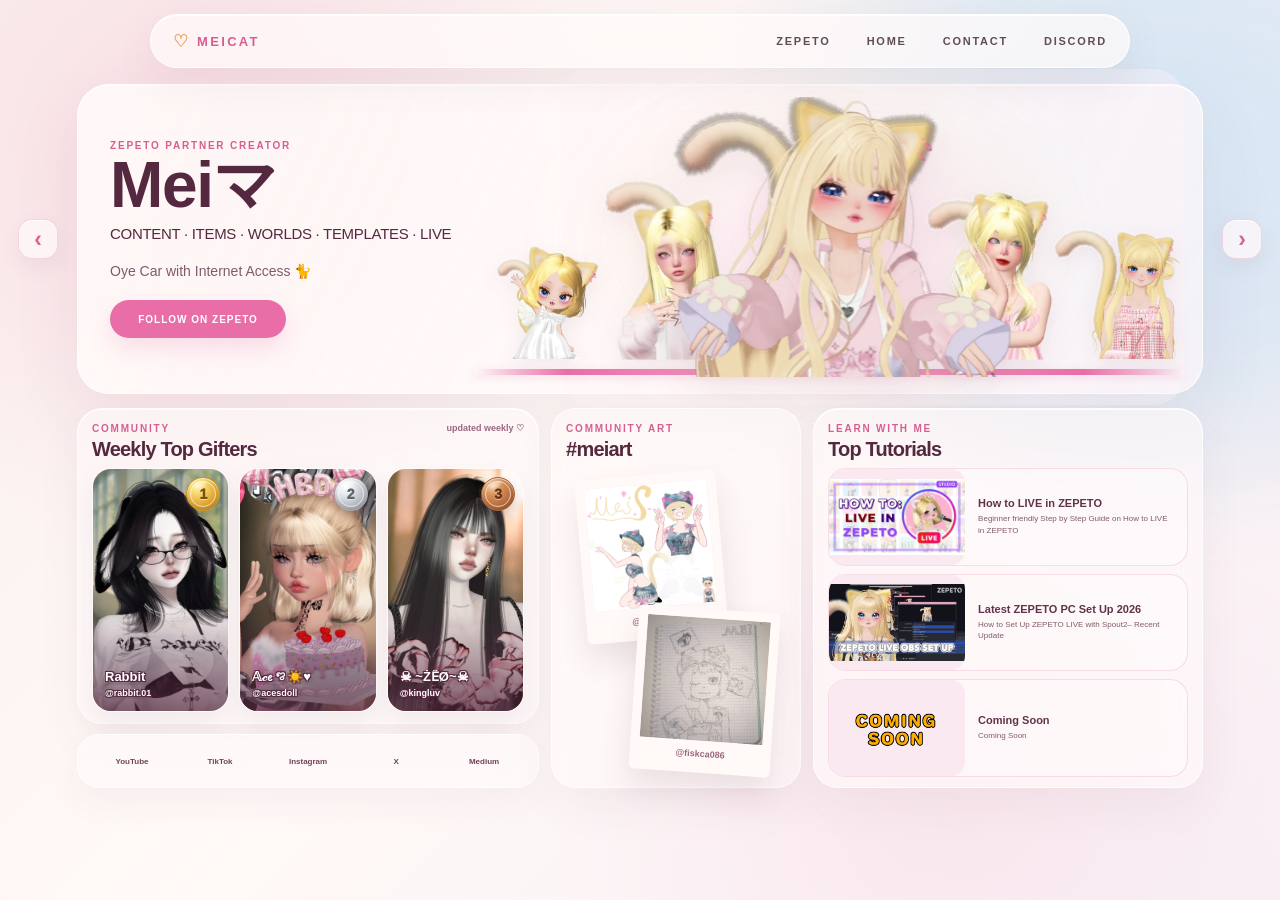
==== index.html @ 37756399 "Initial Meicat website" ====
<!DOCTYPE html>
<html lang="en">

<head>
  <meta charset="UTF-8">
  <meta name="viewport" content="width=device-width, initial-scale=1.0">

  <title>MEICAT</title>

  <link rel="stylesheet" href="styles.css">
</head>

<body>

  <!-- ======================================================
       SHARED HEADER
  ======================================================= -->

  <header class="site-header">

    <div class="site-brand">
      MEICAT
    </div>

    <nav class="site-nav" aria-label="Main navigation">

      <a
        href="https://web.zepeto.me/share/user/profile/meicat?referrer=meicat"
        class="nav-link"
        target="_blank"
        rel="noopener noreferrer"
      >
        ZEPETO
      </a>

      <button
        class="nav-link nav-button"
        id="homeButton"
        type="button"
      >
        HOME
      </button>

      <button
        class="nav-link nav-button"
        id="contactButton"
        type="button"
      >
        CONTACT
      </button>

      <a
        href="https://discord.gg/yksRxpZSrE"
        class="nav-link"
        target="_blank"
        rel="noopener noreferrer"
      >
        DISCORD
      </a>

    </nav>

  </header>


  <!-- ======================================================
       WORLD NAVIGATION
  ======================================================= -->

  <div class="world-navigation">

    <button
      class="world-arrow world-arrow--left"
      id="worldPrevious"
      type="button"
      aria-label="Previous world"
    >
      ‹
    </button>

    <button
      class="world-arrow world-arrow--right"
      id="worldNext"
      type="button"
      aria-label="Next world"
    >
      ›
    </button>

  </div>


  <!-- ======================================================
       WORLD STAGE
  ======================================================= -->

  <main class="world-stage">


    <!-- ====================================================
         MEICAT WORLD
    ===================================================== -->

    <section
      class="world world--meicat is-active"
      id="meicatWorld"
      aria-label="Meicat"
      aria-hidden="false"
    >

      <div class="world-inner meicat-layout">


        <!-- ==================================================
             MEICAT HERO
        =================================================== -->

        <section class="meicat-hero">

          <div class="meicat-hero__copy">

            <p class="eyebrow">
              ZEPETO PARTNER CREATOR
            </p>

            <h1>
              Meiマ
            </h1>

            <p class="meicat-creator-fields">
              CONTENT · ITEMS · WORLDS · TEMPLATES · LIVE
            </p>

            <p class="meicat-hero__description">
              Oye Car with Internet Access 🐈
            </p>

            <a
              class="primary-button meicat-follow"
              href="https://web.zepeto.me/share/user/profile/meicat?referrer=meicat"
              target="_blank"
              rel="noopener noreferrer"
            >
              FOLLOW ON ZEPETO
            </a>

          </div>


          <div class="meicat-hero__art">

  <div
    class="meicat-avatar meicat-avatar--5"
    tabindex="0"
    aria-label="Meicat avatar 5"
  >
    <img
      src="assets/meicat/meicat-hero-5.webp"
      alt=""
    >
  </div>

  <div
    class="meicat-avatar meicat-avatar--4"
    tabindex="0"
    aria-label="Meicat avatar 4"
  >
    <img
      src="assets/meicat/meicat-hero-4.webp"
      alt=""
    >
  </div>

  <div
    class="meicat-avatar meicat-avatar--3"
    tabindex="0"
    aria-label="Meicat avatar 3"
  >
    <img
      src="assets/meicat/meicat-hero-3.webp"
      alt=""
    >
  </div>

  <div
    class="meicat-avatar meicat-avatar--2"
    tabindex="0"
    aria-label="Meicat avatar 2"
  >
    <img
      src="assets/meicat/meicat-hero-2.webp"
      alt=""
    >
  </div>

  <div
    class="meicat-avatar meicat-avatar--1"
    tabindex="0"
    aria-label="Main Meicat avatar"
  >
    <img
      src="assets/meicat/meicat-hero.webp"
      alt="Meicat ZEPETO creator showcase"
    >
  </div>

</div>

        </section>


        <!-- ==================================================
             MEICAT LOWER AREA
        =================================================== -->

        <div class="meicat-content">


          <!-- ==================================================
               WEEKLY TOP GIFTERS + SOCIALS
          =================================================== -->

          <div class="meicat-content__left">

            <section class="panel weekly-gifters">

              <div class="section-heading">

                <div>

                  <p class="eyebrow">
                    COMMUNITY
                  </p>

                  <h2>
                    Weekly Top Gifters
                  </h2>

                </div>

                <span class="tiny-note">
                  updated weekly ♡
                </span>

              </div>


              <div class="gifter-grid">


                <!-- ==========================================
                     #1 RABBIT
                =========================================== -->

                <a
                  class="gifter-card"
                  href="https://web.zepeto.me/share/user/profile/rabbit.01?referrer=meicat"
                  target="_blank"
                  rel="noopener noreferrer"
                  aria-label="Rabbit on ZEPETO"
                >

                  <img
                    class="gifter-card__image"
                    src="assets/meicat/gifter-01.webp"
                    alt=""
                  >


                  <span
                    class="gifter-rank gifter-rank--gold"
                    aria-label="Rank 1"
                  >
                    <span class="gifter-rank__number">
                      1
                    </span>
                  </span>


                  <span
                    class="gifter-card__shade"
                    aria-hidden="true"
                  ></span>


                  <span class="gifter-card__identity">

                    <strong>
                      Rabbit
                    </strong>

                    <small>
                      @rabbit.01
                    </small>

                  </span>

                </a>


                <!-- ==========================================
                     #2 ACE
                =========================================== -->

                <a
                  class="gifter-card"
                  href="https://web.zepeto.me/share/user/profile/acesdoll?referrer=meicat"
                  target="_blank"
                  rel="noopener noreferrer"
                  aria-label="𝔸𝒸ℯꨄ☀️♥︎ on ZEPETO"
                >

                  <img
                    class="gifter-card__image"
                    src="assets/meicat/gifter-02.webp"
                    alt=""
                  >


                  <span
                    class="gifter-rank gifter-rank--silver"
                    aria-label="Rank 2"
                  >
                    <span class="gifter-rank__number">
                      2
                    </span>
                  </span>


                  <span
                    class="gifter-card__shade"
                    aria-hidden="true"
                  ></span>


                  <span class="gifter-card__identity">

                    <strong>
                      𝔸𝒸ℯꨄ☀️♥︎
                    </strong>

                    <small>
                      @acesdoll
                    </small>

                  </span>

                </a>


                <!-- ==========================================
                     #3 ZEO
                =========================================== -->

                <a
                  class="gifter-card"
                  href="https://web.zepeto.me/share/user/profile/kingluv?referrer=meicat"
                  target="_blank"
                  rel="noopener noreferrer"
                  aria-label="☠︎︎ ~ŻẼØ~☠︎︎ on ZEPETO"
                >

                  <img
                    class="gifter-card__image"
                    src="assets/meicat/gifter-03.webp"
                    alt=""
                  >


                  <span
                    class="gifter-rank gifter-rank--bronze"
                    aria-label="Rank 3"
                  >
                    <span class="gifter-rank__number">
                      3
                    </span>
                  </span>


                  <span
                    class="gifter-card__shade"
                    aria-hidden="true"
                  ></span>


                  <span class="gifter-card__identity">

                    <strong>
                      ☠︎︎ ~ŻẼØ~☠︎︎
                    </strong>

                    <small>
                      @kingluv
                    </small>

                  </span>

                </a>

              </div>

            </section>


            <!-- ==================================================
                 SOCIALS
            =================================================== -->

            <section
              class="social-row"
              aria-label="Meicat social media"
            >

              <a
                href="https://youtube.com/@meicatzpt?si=TEX99m0ezyT1HIzM"
                class="social-link"
                target="_blank"
                rel="noopener noreferrer"
              >
                YouTube
              </a>

              <a
                href="https://www.tiktok.com/@meicatzpt"
                class="social-link"
                target="_blank"
                rel="noopener noreferrer"
              >
                TikTok
              </a>

              <a
                href="https://www.instagram.com/meicatzpt"
                class="social-link"
                target="_blank"
                rel="noopener noreferrer"
              >
                Instagram
              </a>

              <a
                href="https://x.com/bymeicat?s=11"
                class="social-link"
                target="_blank"
                rel="noopener noreferrer"
              >
                X
              </a>

              <a
                href="https://medium.com/@meicat"
                class="social-link"
                target="_blank"
                rel="noopener noreferrer"
              >
                Medium
              </a>

            </section>

          </div>


          <!-- ==================================================
               #MEIART
          =================================================== -->

          <section class="meiart-section">

            <div class="section-heading section-heading--compact">

              <div>

                <p class="eyebrow">
                  COMMUNITY ART
                </p>

                <h2>
                  #meiart
                </h2>

              </div>

            </div>


            <div
              class="polaroid-stack"
              id="meiartGallery"
            >


              <!-- SLOT 01 -->

              <article
                class="polaroid polaroid--one"
                data-meiart-slot="0"
                tabindex="0"
              >

                <div class="polaroid__image">

                  <img
                    class="meiart-image"
                    src="assets/meicat/meiart-01.webp"
                    alt="Fan art for Meicat by @fiskca086"
                  >

                </div>

                <p class="meiart-credit">
                  @fiskca086
                </p>

              </article>


              <!-- SLOT 02 -->

              <article
                class="polaroid polaroid--two"
                data-meiart-slot="1"
                tabindex="0"
              >

                <div class="polaroid__image">

                  <img
                    class="meiart-image"
                    src="assets/meicat/meiart-02.webp"
                    alt="Fan art for Meicat by @fiskca086"
                  >

                </div>

                <p class="meiart-credit">
                  @fiskca086
                </p>

              </article>

            </div>

          </section>


          <!-- ==================================================
               TOP TUTORIALS
          =================================================== -->

          <section class="panel tutorials-section">

            <div class="section-heading">

              <div>

                <p class="eyebrow">
                  LEARN WITH ME
                </p>

                <h2>
                  Top Tutorials
                </h2>

              </div>

            </div>


            <div class="tutorial-list">


              <!-- ==========================================
                   TUTORIAL 01
              =========================================== -->

              <a
                class="tutorial-card"
                href="https://youtu.be/-UaQSDmveqE?si=Rc3AclBRxa6Nmegp"
                target="_blank"
                rel="noopener noreferrer"
              >

                <div class="tutorial-thumb">

                  <img
                    class="tutorial-thumb__image"
                    src="assets/meicat/tutorial-01.webp"
                    alt="How to LIVE in ZEPETO"
                  >

                </div>


                <div class="tutorial-card__copy">

                  <strong>
                    How to LIVE in ZEPETO
                  </strong>

                  <p>
                    Beginner friendly Step by Step Guide on How to LIVE in ZEPETO
                  </p>

                </div>

              </a>


              <!-- ==========================================
                   TUTORIAL 02
              =========================================== -->

              <a
                class="tutorial-card"
                href="https://youtu.be/Urps9kT6YoI?si=A0ivSEOzotsLG8MK"
                target="_blank"
                rel="noopener noreferrer"
              >

                <div class="tutorial-thumb">

                  <img
                    class="tutorial-thumb__image"
                    src="assets/meicat/tutorial-02.webp"
                    alt="Latest ZEPETO PC Set Up 2026"
                  >

                </div>


                <div class="tutorial-card__copy">

                  <strong>
                    Latest ZEPETO PC Set Up 2026
                  </strong>

                  <p>
                    How to Set Up ZEPETO LIVE with Spout2– Recent Update
                  </p>

                </div>

              </a>


              <!-- ==========================================
                   TUTORIAL 03
              =========================================== -->

              <article
                class="tutorial-card tutorial-card--coming-soon"
                aria-label="Tutorial coming soon"
              >

                <div class="tutorial-thumb">

                  <img
                    class="tutorial-thumb__image"
                    src="assets/meicat/tutorial-03.webp"
                    alt=""
                  >

                </div>


                <div class="tutorial-card__copy">

                  <strong>
                    Coming Soon
                  </strong>

                  <p>
                    Coming Soon
                  </p>

                </div>

              </article>

            </div>

          </section>

        </div>

      </div>

    </section>



    <!-- ====================================================
         BRAINCELL WORLD

         LOCKED.
         ORIGINAL WORKING STRUCTURE PRESERVED.
    ===================================================== -->

    <section
      class="world world--braincell"
      id="braincellWorld"
      aria-label="Braincell"
      aria-hidden="true"
    >

      <div class="braincell-atmosphere"></div>


      <div class="world-inner braincell-layout">


        <!-- BRAINCELL HERO -->

        <section class="braincell-glass braincell-hero">

          <div class="braincell-hero__copy">

            <p class="eyebrow eyebrow--braincell">
              LIVE OVERLAY CUSTOMIZATION APP
            </p>

            <h1>
              BRAINCELL
            </h1>

            <p class="braincell-hero__description">
              Customize your ZEPETO LIVE with overlays,
              interactive events, widgets, mini games and more.
            </p>


            <div class="download-buttons">

              <a
                class="download-button braincell-download-link"
                href="https://github.com/meicatzpt/Braincell/releases/download/v7.0.9/Braincell-7.0.9-x64-setup.exe"
                target="_blank"
                rel="noopener noreferrer"
              >
                <span>Windows</span>
                <strong>DOWNLOAD</strong>
              </a>


              <a
                class="download-button braincell-download-link"
                href="https://github.com/meicatzpt/Braincell/releases/download/v7.0.10/Braincell-7.0.10-arm64.dmg"
                target="_blank"
                rel="noopener noreferrer"
              >
                <span>macOS</span>
                <strong>DOWNLOAD</strong>
              </a>

            </div>

          </div>


          <!-- BRAINCELL HERO WEBP -->

          <div class="braincell-hero__art">

            <img
              class="braincell-hero__image"
              src="assets/braincell/braincell-hero.webp"
              alt="Braincell ZEPETO LIVE customization app showcase"
            >

          </div>

        </section>


        <!-- BRAINCELL LOWER AREA -->

        <div class="braincell-content">


          <!-- ==================================================
               QUICK LINKS — 4 / 2 × 2
          =================================================== -->

          <section class="braincell-features">

            <div class="section-heading section-heading--braincell">

              <div>

                <p class="eyebrow eyebrow--braincell">
                  EXPLORE
                </p>

                <h2>
                  Braincell Quick Links
                </h2>

              </div>

            </div>


            <div class="feature-grid">


              <!-- QUICK LINK 01 -->

              <a
                class="braincell-glass feature-card"
                href="#"
                aria-label="Braincell quick link 1"
              >

                <img
                  class="feature-art"
                  src="assets/braincell/quick-link-01.webp"
                  alt=""
                >

              </a>


              <!-- QUICK LINK 02 -->

              <a
                class="braincell-glass feature-card"
                href="#"
                aria-label="Braincell quick link 2"
              >

                <img
                  class="feature-art"
                  src="assets/braincell/quick-link-02.webp"
                  alt=""
                >

              </a>


              <!-- QUICK LINK 03 -->

              <a
                class="braincell-glass feature-card"
                href="#"
                aria-label="Braincell quick link 3"
              >

                <img
                  class="feature-art"
                  src="assets/braincell/quick-link-03.webp"
                  alt=""
                >

              </a>


              <!-- QUICK LINK 04 -->

              <a
                class="braincell-glass feature-card"
                href="#"
                aria-label="Braincell quick link 4"
              >

                <img
                  class="feature-art"
                  src="assets/braincell/quick-link-04.webp"
                  alt=""
                >

              </a>

            </div>

          </section>


          <!-- ==================================================
               SETUP — 9:16 SLIDESHOW
          =================================================== -->

          <section class="setup-showcase">

            <div class="section-heading section-heading--braincell">

              <div>

                <p class="eyebrow eyebrow--braincell">
                  IN USE
                </p>

                <h2>
                  Setup
                </h2>

              </div>

            </div>


            <div
              class="braincell-glass setup-frame"
              id="braincellSetupSlideshow"
            >

              <div class="setup-slides">


                <!-- SETUP 01 -->

                <img
                  class="setup-slide is-active"
                  src="assets/braincell/setup-01.webp"
                  alt="Braincell setup showcase 1"
                >


                <!-- SETUP 02 -->

                <img
                  class="setup-slide"
                  src="assets/braincell/setup-02.webp"
                  alt="Braincell setup showcase 2"
                >


                <!-- SETUP 03 -->

                <img
                  class="setup-slide"
                  src="assets/braincell/setup-03.webp"
                  alt="Braincell setup showcase 3"
                >

              </div>


              <div
                class="setup-dots"
                aria-label="Setup slideshow"
              >

                <button
                  class="setup-dot is-active"
                  type="button"
                  data-setup-slide="0"
                  aria-label="Show setup 1"
                  aria-current="true"
                ></button>

                <button
                  class="setup-dot"
                  type="button"
                  data-setup-slide="1"
                  aria-label="Show setup 2"
                  aria-current="false"
                ></button>

                <button
                  class="setup-dot"
                  type="button"
                  data-setup-slide="2"
                  aria-label="Show setup 3"
                  aria-current="false"
                ></button>

              </div>

            </div>

          </section>


          <!-- ==================================================
               BRAINCELL IN ACTION — 3 × 9:16
          =================================================== -->

          <section class="braincell-shorts">

            <div class="section-heading section-heading--braincell">

              <div>

                <p class="eyebrow eyebrow--braincell">
                  WATCH
                </p>

                <h2>
                  Braincell in Action
                </h2>

              </div>

            </div>


            <div class="shorts-grid">


              <!-- ACTION 01 -->

              <div
                class="braincell-glass short-card short-card--coming-soon"
                aria-label="Braincell in Action coming soon"
              >

                <img
                  class="short-thumb"
                  src="assets/braincell/action-comingsoon.webp"
                  alt="Braincell in Action coming soon"
                >

              </div>


              <!-- ACTION 02 -->

              <div
                class="braincell-glass short-card short-card--coming-soon"
                aria-label="Braincell in Action coming soon"
              >

                <img
                  class="short-thumb"
                  src="assets/braincell/action-comingsoon.webp"
                  alt="Braincell in Action coming soon"
                >

              </div>


              <!-- ACTION 03 -->

              <div
                class="braincell-glass short-card short-card--coming-soon"
                aria-label="Braincell in Action coming soon"
              >

                <img
                  class="short-thumb"
                  src="assets/braincell/action-comingsoon.webp"
                  alt="Braincell in Action coming soon"
                >

              </div>

            </div>

          </section>

        </div>

      </div>

    </section>

  </main>


  <!-- ======================================================
       CONTACT POPUP
  ======================================================= -->

  <div
    class="contact-modal"
    id="contactModal"
    aria-hidden="true"
  >

    <div class="contact-modal__backdrop"></div>


    <section
      class="contact-card"
      role="dialog"
      aria-modal="true"
      aria-labelledby="contactTitle"
    >

      <button
        class="contact-close"
        id="contactClose"
        type="button"
        aria-label="Close contact"
      >
        ×
      </button>


      <p class="eyebrow">
        BUSINESS INQUIRIES
      </p>


      <h2 id="contactTitle">
        Let's work together ♡
      </h2>


      <p class="contact-email">
        meimeizepeto@gmail.com
      </p>


      <button
        class="primary-button"
        id="copyEmailButton"
        type="button"
      >
        COPY EMAIL
      </button>

    </section>

  </div>


  <!-- ======================================================
       BRAINCELL DESKTOP DOWNLOAD NOTICE
  ======================================================= -->

  <div
    class="braincell-download-modal"
    id="braincellDownloadModal"
    aria-hidden="true"
  >

    <div
      class="braincell-download-modal__backdrop"
      data-braincell-download-close
    ></div>


    <section
      class="braincell-download-card"
      role="dialog"
      aria-modal="true"
      aria-labelledby="braincellDownloadTitle"
      aria-describedby="braincellDownloadDescription"
    >

      <button
        class="braincell-download-close"
        id="braincellDownloadClose"
        type="button"
        aria-label="Close download notice"
      >
        ×
      </button>


      <p class="eyebrow eyebrow--braincell">
        BRAINCELL
      </p>


      <h2 id="braincellDownloadTitle">
        Desktop download only
      </h2>


      <p id="braincellDownloadDescription">
        This download is only available for desktop/laptop.
      </p>


      <button
        class="braincell-download-confirm"
        id="braincellDownloadConfirm"
        type="button"
      >
        GOT IT
      </button>

    </section>

  </div>


  <script src="script.js"></script>

</body>
</html>
---- styles.css ----
*,
*::before,
*::after {
  box-sizing: border-box;
}

html,
body {
  width: 100%;
  min-height: 100%;
  margin: 0;
}

html {
  font-family:
    Inter,
    ui-sans-serif,
    -apple-system,
    BlinkMacSystemFont,
    "Segoe UI",
    sans-serif;
}

body {
  min-height: 100vh;
  overflow: hidden;
  color: #30272b;
  background: #f8f1ed;
}

button,
a {
  font: inherit;
  -webkit-tap-highlight-color: transparent;
}

button {
  color: inherit;
}

a {
  color: inherit;
  text-decoration: none;
}


/* ==========================================================
   SHARED HEADER
   ========================================================== */

.site-header {
  position: fixed;
  top: 14px;
  left: 50%;
  z-index: 100;

  width: min(980px, calc(100vw - 48px));
  min-height: 54px;

  display: flex;
  align-items: center;
  justify-content: space-between;

  padding: 0 22px;

  border: 1px solid rgba(255,255,255,.85);
  border-radius: 999px;

  background: rgba(255,250,250,.74);

  box-shadow:
    0 12px 40px rgba(103,62,79,.08),
    inset 0 1px 0 rgba(255,255,255,.85);

  backdrop-filter: blur(20px);
  -webkit-backdrop-filter: blur(20px);

  transform: translateX(-50%);

  transition:
    background 420ms ease,
    border-color 420ms ease,
    box-shadow 420ms ease;
}

.site-brand {
  display: flex;
  align-items: center;
  gap: 9px;

  color: #d75d91;

  font-size: 13px;
  font-weight: 850;
  letter-spacing: .18em;

  transition: color 420ms ease;
}

.site-brand::before {
  content: "♡";
  color: #efa45e;
  font-size: 17px;
  letter-spacing: 0;
}

.site-nav {
  display: flex;
  align-items: center;
  gap: 36px;
}

.nav-link {
  border: 0;
  padding: 8px 0;
  background: transparent;

  color: #604c55;

  font-size: 11px;
  font-weight: 850;
  letter-spacing: .16em;

  cursor: pointer;

  transition:
    color 180ms ease,
    transform 180ms ease;
}

.nav-link:hover,
.nav-link:focus-visible {
  color: #df6c9e;
  transform: translateY(-1px);
}

.nav-button {
  appearance: none;
}


/* ==========================================================
   WORLD STAGE
   ========================================================== */

.world-stage {
  position: relative;

  width: 100vw;
  height: 100vh;

  overflow: hidden;

  background: #f8f1ed;

  transition: background 480ms ease;
}

body.braincell-active .world-stage {
  background: #1a0d2b;
}

.world {
  position: absolute;
  inset: 0;

  opacity: 0;
  visibility: hidden;

  pointer-events: none;

  transform: translateX(0);

  will-change:
    transform,
    opacity;
}

.world.is-active {
  opacity: 1;
  visibility: visible;

  pointer-events: auto;

  transform: translateX(0);
}


/* ==========================================================
   WORLD TRANSITIONS
   ========================================================== */

.world.world-enter-right {
  visibility: visible;
  opacity: 0;

  transform: translateX(64px);

  transition:
    transform 520ms cubic-bezier(.22,1,.36,1),
    opacity 430ms ease;
}

.world.world-enter-left {
  visibility: visible;
  opacity: 0;

  transform: translateX(-64px);

  transition:
    transform 520ms cubic-bezier(.22,1,.36,1),
    opacity 430ms ease;
}

.world.world-enter-active {
  opacity: 1;
  transform: translateX(0);
}

.world.world-exit-left {
  visibility: visible;
  pointer-events: none;

  opacity: 0;

  transform: translateX(-46px);

  transition:
    transform 440ms cubic-bezier(.22,1,.36,1),
    opacity 330ms ease;
}

.world.world-exit-right {
  visibility: visible;
  pointer-events: none;

  opacity: 0;

  transform: translateX(46px);

  transition:
    transform 440ms cubic-bezier(.22,1,.36,1),
    opacity 330ms ease;
}


/* ==========================================================
   WORLD INNER
   ========================================================== */

.world-inner {
  position: relative;
  z-index: 2;

  width: min(1380px, calc(100vw - 154px));
  height: 100%;

  margin: 0 auto;

  padding-top: 84px;
}


/* ==========================================================
   WORLD ARROWS
   ========================================================== */

.world-navigation {
  position: fixed;
  top: 239px;
  left: 0;

  z-index: 90;

  width: 100%;
  height: 0;

  pointer-events: none;
}

.world-arrow {
  position: absolute;
  top: 0;

  display: flex;
  align-items: center;
  justify-content: center;

  width: 40px;
  height: 40px;

  padding: 0;

  border: 1px solid rgba(222,108,157,.24);
  border-radius: 14px;

  background: rgba(255,250,250,.72);
  color: #d96397;

  box-shadow:
    0 8px 22px rgba(119,73,92,.07),
    inset 0 1px 0 rgba(255,255,255,.9);

  backdrop-filter: blur(12px);
  -webkit-backdrop-filter: blur(12px);

  font-size: 23px;
  font-weight: 650;
  line-height: 1;

  cursor: pointer;
  pointer-events: auto;

  transform: translateY(-50%);

  transition:
    color 180ms ease,
    background 180ms ease,
    border-color 180ms ease,
    box-shadow 180ms ease,
    transform 180ms ease;
}

.world-arrow--left {
  left: 18px;
}

.world-arrow--right {
  right: 18px;
}

.world-arrow:hover,
.world-arrow:focus-visible {
  color: #c94f85;

  border-color: rgba(222,108,157,.42);

  background: rgba(255,255,255,.9);

  box-shadow:
    0 10px 25px rgba(119,73,92,.11),
    inset 0 1px 0 rgba(255,255,255,1);

  transform:
    translateY(-50%)
    scale(1.06);
}


/* ==========================================================
   SHARED TYPOGRAPHY
   ========================================================== */

.eyebrow {
  margin: 0 0 5px;

  color: #d65f91;

  font-size: 10px;
  font-weight: 900;
  letter-spacing: .18em;
}

.section-heading {
  display: flex;
  align-items: flex-start;
  justify-content: space-between;

  margin-bottom: 8px;
}

.section-heading h2 {
  margin: 0;

  font-size: 20px;
  line-height: 1.05;
  letter-spacing: -.04em;
}

.section-heading--compact {
  margin-bottom: 3px;
}

.tiny-note {
  color: #a77d8e;
  font-size: 9px;
  font-weight: 750;
}


/* ==========================================================
   SHARED PANEL
   ========================================================== */

.panel {
  border: 1px solid rgba(255,255,255,.78);
  border-radius: 25px;

  background: rgba(255,250,250,.62);

  box-shadow:
    0 18px 45px rgba(103,62,79,.06),
    inset 0 1px 0 rgba(255,255,255,.88);

  backdrop-filter: blur(16px);
  -webkit-backdrop-filter: blur(16px);
}


/* ==========================================================
   BUTTON
   ========================================================== */

.primary-button {
  display: inline-flex;
  align-items: center;
  justify-content: center;

  min-height: 38px;

  padding: 0 22px;

  border: 0;
  border-radius: 999px;

  background: #e96ea7;
  color: #fff;

  box-shadow:
    0 10px 24px rgba(222,90,147,.18);

  font-size: 10px;
  font-weight: 900;
  letter-spacing: .1em;

  cursor: pointer;

  transition:
    transform 180ms ease,
    box-shadow 180ms ease,
    background 180ms ease;
}

.primary-button:hover,
.primary-button:focus-visible {
  background: #dd5d97;

  transform: translateY(-2px);

  box-shadow:
    0 14px 28px rgba(222,90,147,.24);
}


/* ==========================================================
   PLACEHOLDERS
   ========================================================== */

.placeholder-art {
  display: flex;
  flex-direction: column;
  align-items: center;
  justify-content: center;

  gap: 8px;

  border: 1px dashed rgba(220,119,161,.32);

  color: #aa8292;

  text-align: center;

  font-size: 11px;
  font-weight: 850;
  letter-spacing: .09em;
}

.placeholder-art small {
  opacity: .58;

  font-size: 8px;
  letter-spacing: .05em;
}


/* ==========================================================
   MEICAT
   ========================================================== */

.world--meicat {
  background:
    radial-gradient(
      circle at 17% 20%,
      rgba(248,177,202,.34),
      transparent 30%
    ),

    radial-gradient(
      circle at 87% 16%,
      rgba(169,205,239,.22),
      transparent 30%
    ),

    radial-gradient(
      circle at 73% 85%,
      rgba(245,199,217,.28),
      transparent 32%
    ),

    linear-gradient(
      135deg,
      #f9efed 0%,
      #fff9f7 48%,
      #f8eff5 100%
    );
}

.meicat-layout {
  display: grid;

  grid-template-rows:
    310px
    380px;

  gap: 14px;
}


/* ==========================================================
   MEICAT HERO
   ========================================================== */

.meicat-hero {
  position: relative;

  display: grid;

  grid-template-columns:
    43%
    57%;

  min-height: 0;

  overflow: visible;

  border: 1px solid rgba(255,255,255,.82);
  border-radius: 32px;

  background:
    linear-gradient(
      115deg,
      rgba(255,251,249,.86),
      rgba(255,247,250,.68)
    );

  box-shadow:
    0 24px 70px rgba(104,67,83,.08),
    inset 0 1px 0 rgba(255,255,255,.92);

  backdrop-filter: blur(18px);
  -webkit-backdrop-filter: blur(18px);
}

.meicat-hero__copy {
  display: flex;
  flex-direction: column;
  align-items: flex-start;
  justify-content: center;

  padding: 30px 32px;
}

.meicat-hero__copy h1 {
  margin: 1px 0 10px;

  color: #30272b;

  font-family:
    Inter,
    ui-rounded,
    "SF Pro Rounded",
    -apple-system,
    BlinkMacSystemFont,
    "Segoe UI",
    sans-serif;

  font-size: clamp(60px,5vw,76px);
  font-weight: 850;
  line-height: .9;
  letter-spacing: -.02em;
}

.meicat-creator-fields {
  margin: 0 0 17px;

  font-size: 15px;
  font-weight: 500;
  line-height: 1.35;
  letter-spacing: -.02em;
}

.meicat-hero__description {
  margin: 0 0 18px;

  color: #806b74;

  font-size: 14px;
  line-height: 1.5;
}

.meicat-follow {
  min-width: 176px;
}

.meicat-hero__art {
  position: relative;

  align-self: stretch;

  margin:
    -16px
    18px
    -12px
    0;

  border-radius: 30px;

  background:
    radial-gradient(
      circle at 50% 58%,
      rgba(244,169,199,.22),
      transparent 42%
    ),
    rgba(255,242,247,.34);
}


/* ==========================================================
   MEICAT LOWER GRID
   ========================================================== */

.meicat-content {
  display: grid;

  grid-template-columns:
    minmax(0,1.28fr)
    minmax(250px,.68fr)
    minmax(0,1.08fr);

  gap: 12px;

  min-height: 0;
}

.meicat-content__left {
  display: grid;

  grid-template-rows:
    316px
    54px;

  gap: 10px;

  min-height: 0;
}


/* ==========================================================
   GIFTERS
   ========================================================== */

.weekly-gifters {
  min-height: 0;

  padding:
    14px
    14px
    15px;
}

.gifter-grid {
  display: grid;

  grid-template-columns:
    repeat(3,minmax(0,1fr));

  gap: 10px;

  height: calc(100% - 41px);
}

.gifter-card {
  display: flex;
  flex-direction: column;
  align-items: center;
  justify-content: center;

  min-width: 0;

  padding: 10px 8px;

  border: 1px solid rgba(233,160,190,.34);
  border-radius: 18px;

  background: rgba(255,251,251,.45);

  transition:
    transform 180ms ease,
    background 180ms ease,
    box-shadow 180ms ease;
}

.gifter-card:hover,
.gifter-card:focus-visible {
  z-index: 2;

  background: rgba(255,255,255,.7);

  transform:
    translateY(-3px)
    scale(1.025);

  box-shadow:
    0 13px 28px rgba(120,72,93,.08);
}

.gifter-avatar {
  width: 90px;
  height: 90px;

  margin-bottom: 12px;

  border-radius: 50%;
}

.gifter-card strong {
  max-width: 100%;

  overflow: hidden;

  color: #514047;

  font-size: 10px;

  text-overflow: ellipsis;
  white-space: nowrap;
}

.gifter-card small {
  margin-top: 4px;

  color: #d66b99;

  font-size: 9px;
  font-weight: 750;
}


/* ==========================================================
   SOCIALS
   ========================================================== */

.social-row {
  display: grid;

  grid-template-columns:
    repeat(5,1fr);

  align-items: center;

  height: 54px;

  padding: 0 10px;

  border: 1px solid rgba(255,255,255,.76);
  border-radius: 22px;

  background: rgba(255,250,250,.64);

  box-shadow:
    0 14px 35px rgba(103,62,79,.05);

  backdrop-filter: blur(15px);
  -webkit-backdrop-filter: blur(15px);
}

.social-link {
  display: flex;
  align-items: center;
  justify-content: center;

  min-width: 0;
  min-height: 32px;

  margin: 0 4px;
  padding: 0 6px;

  border: 1px solid transparent;
  border-radius: 999px;

  color: #785966;

  font-size: 8px;
  font-weight: 850;

  transition:
    color 180ms ease,
    background 180ms ease,
    border-color 180ms ease,
    box-shadow 180ms ease,
    transform 180ms ease;
}

.social-link:hover,
.social-link:focus-visible {
  color: #d75e92;

  border-color: rgba(236,167,196,.28);

  background: rgba(255,255,255,.74);

  box-shadow:
    0 7px 18px rgba(120,72,93,.07);

  transform: translateY(-2px);
}


/* ==========================================================
   MEIART
   ========================================================== */

.meiart-section {
  position: relative;

  min-width: 0;
  height: 380px;

  overflow: visible;

  padding:
    14px
    14px
    10px;

  border: 1px solid rgba(255,255,255,.76);
  border-radius: 25px;

  background: rgba(255,250,250,.56);

  box-shadow:
    0 18px 45px rgba(103,62,79,.06);

  backdrop-filter: blur(16px);
  -webkit-backdrop-filter: blur(16px);
}

.polaroid-stack {
  position: relative;

  width: 100%;
  height: 324px;

  isolation: isolate;
}

.polaroid {
  position: absolute;

  width: 64%;

  padding:
    9px
    9px
    14px;

  border-radius: 5px;

  background: #fffaf8;

  box-shadow:
    0 16px 30px rgba(96,58,75,.12);

  cursor: default;

  transform-origin: center;

  outline: none;

  transition:
    transform 280ms cubic-bezier(.2,.8,.2,1),
    box-shadow 280ms ease;
}

.polaroid--one {
  top: 12px;
  left: 7%;

  z-index: 1;

  transform: rotate(-5deg);
}

.polaroid--two {
  right: 5%;
  bottom: 14px;

  z-index: 2;

  transform: rotate(4deg);
}

.polaroid:hover,
.polaroid:focus-visible {
  z-index: 20;

  box-shadow:
    0 24px 42px rgba(96,58,75,.18);
}

.polaroid--one:hover,
.polaroid--one:focus-visible {
  transform:
    translate(8px,5px)
    rotate(-1deg)
    scale(1.025);
}

.polaroid--two:hover,
.polaroid--two:focus-visible {
  transform:
    translate(-5px,-5px)
    rotate(1deg)
    scale(1.025);
}

.polaroid__image {
  width: 100%;

  aspect-ratio: 1 / 1;

  background:
    linear-gradient(
      145deg,
      rgba(255,247,249,.92),
      rgba(255,238,245,.8)
    );
}

.polaroid p {
  margin: 8px 0 0;

  color: #b1738e;

  font-size: 9px;
  font-weight: 850;

  text-align: center;
}


/* ==========================================================
   TUTORIALS
   ========================================================== */

.tutorials-section {
  min-width: 0;
  height: 380px;

  padding: 14px;
}

.tutorial-list {
  display: grid;

  grid-template-rows:
    repeat(3,minmax(0,1fr));

  gap: 8px;

  height: calc(100% - 41px);
}

.tutorial-card {
  display: grid;

  grid-template-columns:
    30%
    minmax(0,1fr);

  align-items: center;

  min-width: 0;

  overflow: hidden;

  border: 1px solid rgba(233,160,190,.32);
  border-radius: 18px;

  background: rgba(255,251,251,.44);

  transition:
    transform 180ms ease,
    background 180ms ease,
    box-shadow 180ms ease;
}

.tutorial-card:hover,
.tutorial-card:focus-visible {
  z-index: 2;

  background: rgba(255,255,255,.7);

  transform: scale(1.018);

  box-shadow:
    0 13px 28px rgba(120,72,93,.07);
}

.tutorial-thumb {
  align-self: stretch;

  min-height: 0;

  border-top: 0;
  border-bottom: 0;
  border-left: 0;

  border-radius: 15px;
}

.tutorial-card > div:last-child {
  min-width: 0;

  padding: 10px 13px;
}

.tutorial-card strong {
  display: block;

  margin-bottom: 4px;

  color: #4d3b43;

  font-size: 11px;
}

.tutorial-card p {
  margin: 0;

  color: #967683;

  font-size: 8px;
  line-height: 1.45;
}
/* ==========================================================
   BRAINCELL WORLD
   ========================================================== */

.world--braincell {
  isolation: isolate;

  color: #f8f5ff;

  background:
    radial-gradient(
      ellipse at 12% 88%,
      rgba(89,42,139,.09),
      transparent 38%
    ),

    radial-gradient(
      ellipse at 92% 8%,
      rgba(70,42,123,.07),
      transparent 35%
    ),

    linear-gradient(
      135deg,
      #11071c 0%,
      #180924 35%,
      #1b0b2a 66%,
      #12071d 100%
    );
}


/* ==========================================================
   BRAINCELL ATMOSPHERE
   ========================================================== */

.braincell-atmosphere {
  position: absolute;
  inset: 0;

  /* Keep the moving environmental lights above the world's opaque
     background, but below the actual Braincell UI (.world-inner is z-index: 2). */
  z-index: 1;

  overflow: hidden;

  pointer-events: none;
}


/* very subtle grid texture */

.braincell-atmosphere::before {
  content: "";

  position: absolute;
  inset: 0;

  z-index: 3;

  opacity: .11;

  background-image:
    linear-gradient(
      rgba(231,205,255,.025) 1px,
      transparent 1px
    ),

    linear-gradient(
      90deg,
      rgba(231,205,255,.025) 1px,
      transparent 1px
    );

  background-size:
    48px
    48px;

  mask-image:
    radial-gradient(
      ellipse at center,
      #000 0%,
      rgba(0,0,0,.7) 50%,
      transparent 91%
    );

  -webkit-mask-image:
    radial-gradient(
      ellipse at center,
      #000 0%,
      rgba(0,0,0,.7) 50%,
      transparent 91%
    );
}


/* ==========================================================
   TWO REAL LIGHT SOURCES

   Each .braincell-aura is now the OUTER HALO.
   ::before = brighter inner body
   ::after  = compact luminous core

   This gives each light a visible location instead of
   turning the entire page into one giant blurred gradient.
   ========================================================== */

.braincell-aura {
  position: absolute;

  border-radius: 50%;

  pointer-events: none;

  will-change:
    transform,
    opacity;

  transform-origin: center;

  mix-blend-mode: normal;
}

.braincell-aura::before,
.braincell-aura::after {
  content: "";

  position: absolute;

  border-radius: 50%;

  pointer-events: none;
}


/* ==========================================================
   LIGHT 01 — ORANGE

   Visible immediately in upper-right.
   ========================================================== */

.braincell-aura--one {
  z-index: 1;

  width: 500px;
  height: 430px;

  left: 66%;
  top: -85px;

  background:
    radial-gradient(
      ellipse at center,
      rgba(242,145,73,.30) 0%,
      rgba(225,104,63,.18) 31%,
      rgba(205,84,75,.075) 53%,
      transparent 72%
    );

  filter: blur(28px);

  opacity: .88;

  animation:
    braincellOrangeTravel
    28s
    cubic-bezier(.45,.04,.55,.96)
    infinite;
}


/* orange inner body */

.braincell-aura--one::before {
  width: 64%;
  height: 64%;

  left: 18%;
  top: 18%;

  background:
    radial-gradient(
      ellipse at center,
      rgba(255,199,126,.48) 0%,
      rgba(255,166,83,.34) 20%,
      rgba(247,132,67,.19) 45%,
      rgba(225,102,70,.065) 68%,
      transparent 82%
    );

  filter: blur(18px);
}


/* orange luminous core */

.braincell-aura--one::after {
  width: 32%;
  height: 32%;

  left: 34%;
  top: 34%;

  background:
    radial-gradient(
      ellipse at center,
      rgba(255,218,164,.46) 0%,
      rgba(255,176,96,.34) 28%,
      rgba(246,134,68,.14) 65%,
      transparent 84%
    );

  filter: blur(12px);
}


/* ==========================================================
   LIGHT 02 — PINK / MAGENTA

   Visible immediately in lower-left.
   Smaller and distinctly pink.
   ========================================================== */

.braincell-aura--two {
  z-index: 2;

  width: 420px;
  height: 370px;

  left: -60px;
  top: 55%;

  background:
    radial-gradient(
      ellipse at center,
      rgba(218,81,166,.25) 0%,
      rgba(188,65,168,.15) 31%,
      rgba(147,57,163,.065) 54%,
      transparent 73%
    );

  filter: blur(27px);

  opacity: .82;

  animation:
    braincellPinkTravel
    37s
    cubic-bezier(.42,.06,.58,.94)
    infinite;
}


/* pink inner body */

.braincell-aura--two::before {
  width: 64%;
  height: 64%;

  left: 18%;
  top: 18%;

  background:
    radial-gradient(
      ellipse at center,
      rgba(255,165,205,.40) 0%,
      rgba(243,113,184,.30) 22%,
      rgba(215,81,177,.17) 46%,
      rgba(177,67,174,.06) 68%,
      transparent 82%
    );

  filter: blur(17px);
}


/* pink luminous core */

.braincell-aura--two::after {
  width: 31%;
  height: 31%;

  left: 34.5%;
  top: 34.5%;

  background:
    radial-gradient(
      ellipse at center,
      rgba(255,205,226,.40) 0%,
      rgba(249,143,196,.30) 29%,
      rgba(222,90,179,.13) 64%,
      transparent 84%
    );

  filter: blur(11px);
}


/* ==========================================================
   ORANGE ROUTE

   Upper-right
   → upper-center
   → center-left
   → lower-left
   → lower-right
   → upper-right

   It does NOT follow the pink light.
   ========================================================== */

@keyframes braincellOrangeTravel {

  0% {
    opacity: .94;

    transform:
      translate3d(0,0,0)
      scale(1);
  }

  16% {
    opacity: 1;

    transform:
      translate3d(-250px,85px,0)
      scale(1.04);
  }

  34% {
    opacity: .92;

    transform:
      translate3d(-570px,230px,0)
      scale(.96);
  }

  51% {
    opacity: .98;

    transform:
      translate3d(-760px,500px,0)
      scale(1.05);
  }

  68% {
    opacity: .91;

    transform:
      translate3d(-250px,570px,0)
      scale(1);
  }

  84% {
    opacity: .97;

    transform:
      translate3d(130px,335px,0)
      scale(1.04);
  }

  100% {
    opacity: .94;

    transform:
      translate3d(0,0,0)
      scale(1);
  }
}


/* ==========================================================
   PINK ROUTE

   Lower-left
   → left-middle
   → upper-middle
   → right-middle
   → lower-middle
   → lower-left

   Different duration and different geometry.
   ========================================================== */

@keyframes braincellPinkTravel {

  0% {
    opacity: .9;

    transform:
      translate3d(0,0,0)
      scale(1);
  }

  15% {
    opacity: .96;

    transform:
      translate3d(120px,-210px,0)
      scale(1.04);
  }

  32% {
    opacity: .89;

    transform:
      translate3d(430px,-440px,0)
      scale(.96);
  }

  49% {
    opacity: .97;

    transform:
      translate3d(790px,-315px,0)
      scale(1.05);
  }

  66% {
    opacity: .9;

    transform:
      translate3d(900px,10px,0)
      scale(.98);
  }

  82% {
    opacity: .96;

    transform:
      translate3d(490px,145px,0)
      scale(1.04);
  }

  92% {
    opacity: .91;

    transform:
      translate3d(170px,90px,0)
      scale(.99);
  }

  100% {
    opacity: .9;

    transform:
      translate3d(0,0,0)
      scale(1);
  }
}


/* ==========================================================
   BRAINCELL LAYOUT
   ========================================================== */

.braincell-layout {
  position: relative;
  z-index: 2;

  display: grid;

  grid-template-rows:
    310px
    380px;

  gap: 14px;
}


/* ==========================================================
   LIQUID GLASS

   Neutral on purpose.
   The two moving lights underneath provide the color.
   ========================================================== */

.braincell-glass {
  position: relative;

  border:
    1px solid rgba(242,220,255,.145);

  background:
    linear-gradient(
      145deg,
      rgba(255,255,255,.10) 0%,
      rgba(255,255,255,.047) 34%,
      rgba(221,195,235,.025) 68%,
      rgba(255,255,255,.015) 100%
    );

  box-shadow:
    0 25px 65px rgba(3,0,12,.30),
    0 4px 18px rgba(11,2,28,.16),
    inset 0 1px 0 rgba(255,255,255,.19),
    inset 0 -1px 0 rgba(180,139,204,.04);

  backdrop-filter:
    blur(15px)
    saturate(130%);

  -webkit-backdrop-filter:
    blur(15px)
    saturate(130%);
}

.braincell-glass::after {
  content: "";

  position: absolute;

  top: 0;
  left: 5%;
  right: 5%;

  height: 1px;

  border-radius: 999px;

  background:
    linear-gradient(
      90deg,
      transparent,
      rgba(255,255,255,.27) 26%,
      rgba(241,220,252,.18) 53%,
      rgba(255,255,255,.11) 76%,
      transparent
    );

  opacity: .78;

  pointer-events: none;
}


/* ==========================================================
   BRAINCELL HEADINGS
   ========================================================== */

.eyebrow--braincell {
  color: rgba(236,220,247,.67);
}

.section-heading--braincell {
  position: relative;
}

.section-heading--braincell h2 {
  color: #fbf8ff;

  text-shadow:
    0 3px 20px rgba(185,126,221,.08);
}

.section-heading--braincell .eyebrow {
  color: rgba(224,196,240,.54);
}


/* ==========================================================
   BRAINCELL HERO
   ========================================================== */

.braincell-hero {
  position: relative;

  display: grid;

  grid-template-columns:
    44%
    56%;

  min-height: 0;

  overflow: hidden;

  border-radius: 32px;

  background:
    linear-gradient(
      118deg,
      rgba(255,255,255,.10),
      rgba(255,255,255,.043) 43%,
      rgba(205,180,220,.025) 70%,
      rgba(255,255,255,.015)
    );

  box-shadow:
    0 30px 80px rgba(4,0,15,.34),
    inset 0 1px 0 rgba(255,255,255,.20),
    inset 0 -1px 0 rgba(162,92,199,.04);
}


/* No local orange/pink hero lamp */

.braincell-hero::before {
  content: none;
}


/* top glass rim */

.braincell-hero::after {
  content: "";

  position: absolute;

  top: 0;
  left: 4%;
  right: 4%;

  height: 1px;

  background:
    linear-gradient(
      90deg,
      transparent,
      rgba(255,255,255,.32) 25%,
      rgba(235,210,248,.18) 63%,
      transparent
    );

  pointer-events: none;
}

.braincell-hero__copy {
  position: relative;
  z-index: 4;

  display: flex;
  flex-direction: column;
  align-items: flex-start;
  justify-content: center;

  padding: 30px 34px;
}

.braincell-hero__copy .eyebrow {
  margin-bottom: 8px;

  color: rgba(238,220,248,.69);
}

.braincell-hero__copy h1 {
  margin: 0 0 12px;

  color: #f2a45e;

  font-size: clamp(52px,4.5vw,70px);
  font-weight: 900;
  line-height: .92;
  letter-spacing: .035em;

  text-shadow:
    0 0 22px rgba(239,164,94,.10);
}

.braincell-hero__description {
  max-width: 430px;

  margin: 0 0 20px;

  color: rgba(248,245,255,.72);

  font-size: 13px;
  line-height: 1.55;
}


/* ==========================================================
   HERO ART
   ========================================================== */

.braincell-hero__art {
  position: relative;
  z-index: 2;

  isolation: isolate;

  margin: 16px;

  overflow: hidden;

  border-color:
    rgba(228,184,247,.16);

  border-radius: 24px;

  background:
    rgba(25,11,42,.11);

  box-shadow:
    inset 0 1px 0 rgba(255,255,255,.04);
}

.braincell-hero__art::before {
  content: none;
}

.placeholder-art--dark {
  border-color:
    rgba(220,174,238,.18);

  color:
    rgba(243,220,255,.52);
}


/* ==========================================================
   DOWNLOADS
   ========================================================== */

.download-buttons {
  position: relative;
  z-index: 5;

  display: flex;

  gap: 10px;
}

.download-button {
  position: relative;

  display: flex;
  flex-direction: column;
  justify-content: center;

  min-width: 148px;
  min-height: 50px;

  overflow: hidden;

  padding: 8px 16px;

  border:
    1px solid rgba(255,255,255,.15);

  border-radius: 15px;

  background:
    linear-gradient(
      145deg,
      rgba(255,255,255,.115),
      rgba(255,255,255,.045)
    );

  box-shadow:
    0 8px 24px rgba(4,0,13,.12),
    inset 0 1px 0 rgba(255,255,255,.14);

  transition:
    transform 210ms cubic-bezier(.22,1,.36,1),
    background 210ms ease,
    border-color 210ms ease,
    box-shadow 210ms ease;
}

.download-button::before {
  content: none;
}

.download-button:hover,
.download-button:focus-visible {
  border-color: rgba(255,190,126,.72);

  background:
    linear-gradient(
      145deg,
      #f5ad68,
      #ed9551
    );

  box-shadow:
    0 14px 32px rgba(4,0,13,.20),
    inset 0 1px 0 rgba(255,255,255,.20);

  transform: translateY(-3px);
}

.download-button:hover span,
.download-button:focus-visible span {
  color: rgba(49,25,15,.68);
}

.download-button:hover strong,
.download-button:focus-visible strong {
  color: #26150f;
}

.download-button span,
.download-button strong {
  position: relative;
  z-index: 2;
}

.download-button span {
  color:
    rgba(248,245,255,.55);

  font-size: 8px;
  font-weight: 650;
}

.download-button strong {
  margin-top: 2px;

  color: #fff;

  font-size: 10px;
  font-weight: 850;
  letter-spacing: .08em;
}


/* ==========================================================
   BRAINCELL LOWER LAYOUT
   ========================================================== */

.braincell-content {
  position: relative;

  display: grid;

  grid-template-columns:
    minmax(0,.82fr)
    minmax(190px,.52fr)
    minmax(0,1.5fr);

  gap: 14px;

  min-height: 0;
}

.braincell-content::before {
  content: none;
}

.braincell-features,
.setup-showcase,
.braincell-shorts {
  min-width: 0;
  height: 380px;

  padding: 14px 0 0;
}


/* ==========================================================
   QUICK LINKS
   ========================================================== */

.feature-grid {
  display: grid;

  grid-template-columns:
    repeat(2,minmax(0,1fr));

  grid-template-rows:
    repeat(2,minmax(0,1fr));

  gap: 10px;

  height: calc(100% - 42px);

  align-content: center;
}

.feature-card {
  position: relative;

  display: block;

  width: 100%;
  max-height: 100%;

  aspect-ratio: 1 / 1;

  align-self: center;
  justify-self: center;

  overflow: hidden;

  border:
    1px solid rgba(238,216,250,.025);

  border-radius: 20px;

  background:
    rgba(255,255,255,.004);

  box-shadow: none;

  backdrop-filter: none;
  -webkit-backdrop-filter: none;

  transition:
    transform 260ms cubic-bezier(.22,1,.36,1),
    border-color 220ms ease,
    background 220ms ease;
}

.feature-card::before {
  content: none;
}

/* Current HTML still contains six placeholders.
   Keep only the planned four visible until the final HTML asset pass. */
.feature-card:nth-child(n+5) {
  display: none;
}

.feature-card:hover,
.feature-card:focus-visible {
  z-index: 5;

  border-color: transparent;

  background: transparent;

  transform:
    translateY(-3px)
    scale(1.025);
}

.feature-art {
  position: relative;
  z-index: 2;

  width: 100%;
  height: 100%;

  border: 0;

  background: transparent;
}


@media (min-width:901px) {
  .feature-card {
    width: auto;
    height: 100%;
    max-width: 100%;
  }
}


/* ==========================================================
   SETUP
   ========================================================== */

.setup-frame {
  position: relative;

  width: 100%;
  height: calc(100% - 42px);

  overflow: hidden;

  border-radius: 22px;

  background:
    linear-gradient(
      150deg,
      rgba(255,255,255,.09),
      rgba(255,255,255,.022)
    );
}

.setup-frame::before {
  content: none;
}

.setup-placeholder {
  position: relative;
  z-index: 2;

  width: 100%;
  height: 100%;

  border: 0;

  background: transparent;
}

.setup-placeholder > span {
  color:
    rgba(248,245,255,.76);

  font-size: 20px;

  letter-spacing: .02em;
}

.setup-dots {
  position: absolute;

  z-index: 4;

  left: 50%;
  bottom: 12px;

  display: flex;

  gap: 5px;

  transform: translateX(-50%);
}

.setup-dots span {
  width: 5px;
  height: 5px;

  border-radius: 50%;

  background:
    rgba(255,255,255,.22);
}

.setup-dots span.is-active {
  background: #efa45e;

  box-shadow:
    0 0 9px rgba(239,164,94,.34);
}


/* ==========================================================
   BRAINCELL IN ACTION
   ========================================================== */

.shorts-grid {
  display: grid;

  grid-template-columns:
    repeat(3,minmax(0,1fr));

  align-items: start;
  justify-content: center;

  gap: 10px;

  height: calc(100% - 42px);
}

.short-card {
  position: relative;

  display: block;

  width: 100%;
  height: 100%;

  min-width: 0;
  min-height: 0;

  overflow: hidden;

  border-radius: 20px;

  background:
    linear-gradient(
      145deg,
      rgba(255,255,255,.085),
      rgba(255,255,255,.022)
    );

  transition:
    transform 260ms cubic-bezier(.22,1,.36,1),
    background 220ms ease,
    border-color 220ms ease,
    box-shadow 260ms ease;
}

.short-card::before {
  content: none;
}

.short-card:hover,
.short-card:focus-visible {
  z-index: 5;

  border-color:
    rgba(241,220,251,.20);

  background:
    linear-gradient(
      145deg,
      rgba(255,255,255,.13),
      rgba(255,255,255,.04)
    );

  box-shadow:
    0 18px 36px rgba(3,0,13,.22),
    inset 0 1px 0 rgba(255,255,255,.13);

  transform:
    translateY(-3px)
    scale(1.018);
}

.short-thumb {
  position: relative;
  z-index: 2;

  width: 100%;
  height: 100%;

  border: 0;

  background: transparent;
}

.short-thumb > span {
  color:
    rgba(248,245,255,.76);

  font-size: 17px;

  letter-spacing: .02em;
}
/* ==========================================================
   BRAINCELL HEADER
   ========================================================== */

body.braincell-active .site-header {
  border-color:
    rgba(236,211,249,.14);

  background:
    linear-gradient(
      115deg,
      rgba(35,16,52,.77),
      rgba(28,13,44,.64)
    );

  box-shadow:
    0 16px 45px rgba(4,0,12,.28),
    inset 0 1px 0 rgba(255,255,255,.11);

  backdrop-filter:
    blur(22px)
    saturate(120%);

  -webkit-backdrop-filter:
    blur(22px)
    saturate(120%);
}

body.braincell-active .site-brand {
  color: #f0c9ff;
}

body.braincell-active .site-brand::before {
  color: #efa45e;
}

body.braincell-active .site-nav .nav-link {
  color:
    rgba(248,245,255,.72);
}

body.braincell-active .site-nav .nav-link:hover,
body.braincell-active .site-nav .nav-link:focus-visible {
  color: #fff;
}


/* ==========================================================
   BRAINCELL ARROWS
   ========================================================== */

body.braincell-active .world-arrow {
  color:
    rgba(246,225,255,.92);

  border-color:
    rgba(242,217,255,.15);

  background:
    linear-gradient(
      145deg,
      rgba(68,37,91,.72),
      rgba(37,18,57,.72)
    );

  box-shadow:
    0 10px 28px rgba(4,0,12,.26),
    inset 0 1px 0 rgba(255,255,255,.12);

  backdrop-filter: blur(16px);
  -webkit-backdrop-filter: blur(16px);
}

body.braincell-active .world-arrow:hover,
body.braincell-active .world-arrow:focus-visible {
  color: #fff;

  border-color:
    rgba(242,217,255,.28);

  background:
    linear-gradient(
      145deg,
      rgba(83,45,105,.88),
      rgba(48,23,69,.84)
    );

  box-shadow:
    0 13px 32px rgba(4,0,12,.31),
    inset 0 1px 0 rgba(255,255,255,.16);
}


/* ==========================================================
   CONTACT MODAL
   ========================================================== */

.contact-modal {
  position: fixed;
  inset: 0;

  z-index: 300;

  display: grid;
  place-items: center;

  padding: 20px;

  opacity: 0;
  visibility: hidden;

  pointer-events: none;

  transition:
    opacity 220ms ease,
    visibility 220ms ease;
}

.contact-modal.is-open {
  opacity: 1;
  visibility: visible;

  pointer-events: auto;
}

.contact-modal__backdrop {
  position: absolute;
  inset: 0;

  background:
    rgba(39,25,31,.24);

  backdrop-filter: blur(8px);
  -webkit-backdrop-filter: blur(8px);
}

.contact-card {
  position: relative;
  z-index: 1;

  width: min(410px,100%);

  padding: 34px;

  border:
    1px solid rgba(255,255,255,.9);

  border-radius: 28px;

  background:
    rgba(255,249,249,.94);

  box-shadow:
    0 28px 80px rgba(78,44,59,.18);

  text-align: center;
}

.contact-card h2 {
  margin: 5px 0 14px;

  font-size: 27px;

  letter-spacing: -.04em;
}

.contact-email {
  margin: 0 0 20px;

  color: #806672;

  font-size: 13px;
}

.contact-close {
  position: absolute;

  top: 12px;
  right: 14px;

  width: 34px;
  height: 34px;

  border: 0;

  background: transparent;

  color: #9b7887;

  font-size: 25px;

  cursor: pointer;
}


/* ==========================================================
   BRAINCELL DOWNLOAD MODAL
   ========================================================== */

.braincell-download-modal {
  position: fixed;
  inset: 0;

  z-index: 320;

  display: grid;
  place-items: center;

  padding: 20px;

  opacity: 0;
  visibility: hidden;

  pointer-events: none;

  transition:
    opacity 220ms ease,
    visibility 220ms ease;
}

.braincell-download-modal.is-open {
  opacity: 1;
  visibility: visible;

  pointer-events: auto;
}

.braincell-download-modal__backdrop {
  position: absolute;
  inset: 0;

  background: rgba(9,3,18,.68);

  backdrop-filter: blur(9px);
  -webkit-backdrop-filter: blur(9px);
}

.braincell-download-card {
  position: relative;
  z-index: 1;

  width: min(390px, 100%);

  padding: 32px 28px 28px;

  border:
    1px solid rgba(242,220,255,.18);
  border-radius: 24px;

  background:
    linear-gradient(
      145deg,
      rgba(55,28,75,.94),
      rgba(24,10,38,.96)
    );

  box-shadow:
    0 28px 80px rgba(3,0,12,.48),
    inset 0 1px 0 rgba(255,255,255,.14);

  color: #f8f5ff;
  text-align: center;

  backdrop-filter: blur(18px) saturate(130%);
  -webkit-backdrop-filter: blur(18px) saturate(130%);
}

.braincell-download-card h2 {
  margin: 7px 0 12px;

  color: #fbf8ff;

  font-size: clamp(23px, 6vw, 29px);
  line-height: 1.05;
  letter-spacing: -.03em;
}

.braincell-download-card p:not(.eyebrow) {
  max-width: 280px;

  margin: 0 auto 24px;

  color: rgba(248,245,255,.68);

  font-size: 13px;
  line-height: 1.5;
}

.braincell-download-close {
  position: absolute;
  top: 10px;
  right: 12px;

  width: 34px;
  height: 34px;

  border: 0;

  background: transparent;
  color: rgba(248,245,255,.72);

  font-size: 25px;
  line-height: 1;

  cursor: pointer;
}

.braincell-download-close:hover,
.braincell-download-close:focus-visible {
  color: #fff;
}

.braincell-download-confirm {
  min-width: 120px;
  min-height: 44px;

  padding: 10px 18px;

  border: 1px solid rgba(255,190,126,.55);
  border-radius: 13px;

  background:
    linear-gradient(
      145deg,
      #f5ad68,
      #ed9551
    );
  color: #26150f;

  font-size: 10px;
  font-weight: 850;
  letter-spacing: .08em;

  cursor: pointer;

  box-shadow:
    0 10px 25px rgba(4,0,13,.24),
    inset 0 1px 0 rgba(255,255,255,.24);
}

.braincell-download-confirm:hover,
.braincell-download-confirm:focus-visible {
  transform: translateY(-2px);
}

/* ==========================================================
   COMPACT DESKTOP
   ========================================================== */

@media (max-height:780px) and (min-width:901px) {

  .site-header {
    top: 10px;
    min-height: 48px;
  }

  .world-inner {
    padding-top: 66px;
  }

  .meicat-layout,
  .braincell-layout {
    grid-template-rows:
      280px
      340px;

    gap: 12px;
  }

  .world-navigation {
    top: 206px;
  }

  .meicat-content__left {
    grid-template-rows:
      280px
      50px;

    gap: 10px;
  }

  .meiart-section,
  .tutorials-section,
  .braincell-features,
  .setup-showcase,
  .braincell-shorts {
    height: 340px;
  }

  .polaroid-stack {
    height: 284px;
  }

  .meicat-hero__copy h1 {
    font-size: 56px;
  }

  .braincell-hero__copy h1 {
    font-size: 50px;
  }

  .meicat-creator-fields {
    margin-bottom: 12px;
    font-size: 13px;
  }

  .meicat-hero__description,
  .braincell-hero__description {
    margin-bottom: 13px;
  }

  .gifter-avatar {
    width: 78px;
    height: 78px;

    margin-bottom: 9px;
  }

  .social-row {
    height: 50px;
  }

  .social-link {
    min-height: 30px;
  }

  .download-button {
    min-height: 46px;
  }

}


/* ==========================================================
   TABLET / MOBILE
   ========================================================== */

@media (max-width:900px) {

  body {
    overflow-x: hidden;
    overflow-y: auto;
  }

  .site-header {
    position: fixed;

    top: 10px;
    left: 50%;

    width: calc(100% - 28px);

    margin: 0;

    padding:
      10px
      15px;

    gap: 12px;

    transform: translateX(-50%);
  }

  .site-nav {
    gap: 14px;
  }

  .nav-link {
    font-size: 9px;
  }

  .world-stage {
    height: auto;
    min-height: 100vh;

    overflow: hidden;
  }

  .world {
    position: relative;

    display: none;

    min-height: 100vh;
  }

  .world.is-active,
  .world.world-enter-left,
  .world.world-enter-right,
  .world.world-enter-active,
  .world.world-exit-left,
  .world.world-exit-right {
    display: block;
  }

  .world-inner {
    width: calc(100% - 30px);
    height: auto;

    padding:
      78px
      0
      60px;
  }

  .world-navigation {
    top: 50%;

    transform: translateY(-50%);
  }

  .world-arrow {
    width: 38px;
    height: 38px;

    border-radius: 13px;

    font-size: 21px;
  }

  .world-arrow--left {
    left: 8px;
  }

  .world-arrow--right {
    right: 8px;
  }

  .meicat-layout,
  .braincell-layout {
    display: block;
  }

  .meicat-hero,
  .braincell-hero {
    grid-template-columns: 1fr;

    margin-bottom: 14px;
  }

  .meicat-hero {
    min-height: 600px;
  }

  .braincell-hero {
    min-height: auto;
  }

  .meicat-hero__art,
  .braincell-hero__art {
    min-height: 300px;

    margin:
      0
      16px
      16px;
  }

  .meicat-content,
  .braincell-content {
    grid-template-columns: 1fr;

    gap: 14px;
  }

  .meicat-content__left {
    display: block;
  }

  .weekly-gifters {
    min-height: 340px;
  }

  .social-row {
    min-height: 54px;
    height: 54px;

    margin-top: 10px;
  }

  .meiart-section {
    overflow: hidden;
  }

  .meiart-section,
  .tutorials-section,
  .braincell-features,
  .setup-showcase,
  .braincell-shorts {
    height: auto;
    min-height: 430px;
  }

  .polaroid-stack {
    height: 360px;
  }

  .feature-grid {
    height: auto;

    grid-template-columns:
      repeat(2,minmax(0,1fr));

    grid-template-rows: auto;
  }

  .setup-frame {
    width: min(280px,100%);
    height: auto;

    aspect-ratio: 9 / 16;

    margin: 0 auto;
  }

  .shorts-grid {
    width: min(520px,100%);
    height: auto;

    margin: 0 auto;
  }

  .short-card {
    height: auto;

    aspect-ratio: 9 / 16;
  }

}


/* ==========================================================
   SMALL MOBILE
   ========================================================== */

@media (max-width:560px) {

  .site-brand {
    display: none;
  }

  .site-header {
    justify-content: center;
  }

  .site-nav {
    width: 100%;

    justify-content: space-around;

    gap: 4px;
  }

  .meicat-hero__copy,
  .braincell-hero__copy {
    padding: 28px 22px;
  }

  .meicat-hero__copy h1 {
    font-size: 52px;
    letter-spacing: -.015em;
  }

  .braincell-hero__copy h1 {
    font-size: 43px;
    letter-spacing: .025em;
  }

  .meicat-creator-fields {
    font-size: 11px;
  }

  .gifter-grid {
    grid-template-columns: 1fr;

    height: auto;
  }

  .weekly-gifters {
    min-height: auto;
  }

  .gifter-card {
    min-height: 170px;
  }

  .gifter-avatar {
    width: 84px;
    height: 84px;
  }

  .social-row {
    grid-template-columns:
      repeat(5,1fr);

    padding: 0 6px;
  }

  .social-link {
    min-height: 30px;

    margin: 0 2px;
    padding: 0 3px;

    font-size: 7px;
  }

  .feature-grid {
    grid-template-columns:
      repeat(2,minmax(0,1fr));
  }

  .shorts-grid {
    width: 100%;

    grid-template-columns:
      repeat(2,minmax(0,1fr));

    gap: 9px;
  }

  .download-buttons {
    flex-direction: column;

    width: 100%;
  }

  .download-button {
    width: 100%;
  }

}


/* ==========================================================
   REDUCED MOTION
   ========================================================== */

@media (prefers-reduced-motion: reduce) {

  *,
  *::before,
  *::after {
    scroll-behavior: auto !important;

    transition-duration: .01ms !important;

    animation-duration: .01ms !important;

    animation-iteration-count: 1 !important;
  }

  .braincell-aura {
    animation: none !important;
  }

  .braincell-aura--one {
    transform:
      translate3d(-80px,80px,0)
      scale(1);
  }

  .braincell-aura--two {
    transform:
      translate3d(80px,-50px,0)
      scale(1);
  }

}
/* ==========================================================
   BRAINCELL ASSET PASS — FINAL WIRED MEDIA
   ========================================================== */

/* Hero artwork: 1600×600 source, fitted to the existing wide art window. */
.braincell-hero__image {
  display: block;
  width: 100%;
  height: 100%;
  object-fit: cover;
  object-position: center;
}

/* Quick Links: restore the Braincell liquid-glass treatment that the
   previous placeholder rules intentionally stripped away. */
.feature-card {
  border: 1px solid rgba(242,220,255,.13);
  background:
    linear-gradient(
      145deg,
      rgba(255,255,255,.085) 0%,
      rgba(255,255,255,.038) 46%,
      rgba(220,194,235,.018) 100%
    );
  box-shadow:
    0 16px 38px rgba(3,0,12,.22),
    inset 0 1px 0 rgba(255,255,255,.15),
    inset 0 -1px 0 rgba(180,139,204,.035);
  backdrop-filter: blur(13px) saturate(125%);
  -webkit-backdrop-filter: blur(13px) saturate(125%);
  transition:
    transform 260ms cubic-bezier(.22,1,.36,1),
    border-color 220ms ease,
    background 220ms ease,
    box-shadow 240ms ease;
}

.feature-card::after {
  content: "";
  position: absolute;
  z-index: 4;
  top: 0;
  left: 8%;
  right: 8%;
  height: 1px;
  border-radius: 999px;
  background:
    linear-gradient(
      90deg,
      transparent,
      rgba(255,255,255,.22),
      rgba(244,225,255,.12),
      transparent
    );
  pointer-events: none;
}

.feature-card:hover,
.feature-card:focus-visible {
  z-index: 5;
  border-color: rgba(242,220,255,.22);
  background:
    linear-gradient(
      145deg,
      rgba(255,255,255,.12),
      rgba(255,255,255,.042)
    );
  box-shadow:
    0 20px 42px rgba(3,0,13,.27),
    inset 0 1px 0 rgba(255,255,255,.18);
  transform: translateY(-3px) scale(1.018);
}

.feature-art {
  display: block;
  width: 100%;
  height: 100%;
  object-fit: cover;
  object-position: center;
}

/* Current HTML now contains exactly four Quick Links. */
.feature-card:nth-child(n+5) {
  display: block;
}

/* Setup slideshow: all three 9:16 images occupy one frame and crossfade. */
.setup-frame {
  isolation: isolate;
}

.setup-slides {
  position: absolute;
  inset: 0;
  z-index: 2;
  overflow: hidden;
  border-radius: inherit;
}

.setup-slide {
  position: absolute;
  inset: 0;
  display: block;
  width: 100%;
  height: 100%;
  object-fit: cover;
  object-position: center;
  opacity: 0;
  visibility: hidden;
  transform: scale(1.012);
  transition:
    opacity 700ms ease,
    visibility 700ms ease,
    transform 900ms cubic-bezier(.22,1,.36,1);
}

.setup-slide.is-active {
  opacity: 1;
  visibility: visible;
  transform: scale(1);
}

.setup-dots {
  z-index: 6;
}

.setup-dot {
  appearance: none;
  width: 6px;
  height: 6px;
  padding: 0;
  border: 0;
  border-radius: 50%;
  background: rgba(255,255,255,.30);
  box-shadow: 0 1px 5px rgba(0,0,0,.22);
  cursor: pointer;
  transition:
    width 180ms ease,
    background 180ms ease,
    transform 180ms ease;
}

.setup-dot:hover,
.setup-dot:focus-visible {
  background: rgba(255,255,255,.68);
  transform: scale(1.15);
  outline: none;
}

.setup-dot.is-active {
  width: 15px;
  border-radius: 999px;
  background: #efa45e;
  box-shadow: 0 2px 8px rgba(3,0,12,.30);
}

/* Braincell in Action: real 9:16 poster media. */
.short-card--coming-soon {
  cursor: default;
}

.short-thumb {
  display: block;
  width: 100%;
  height: 100%;
  object-fit: cover;
  object-position: center;
}

/* Keep the three vertical Action cards visually vertical even though the
   containing section is wide. */
.shorts-grid {
  align-items: stretch;
}

.short-card {
  aspect-ratio: 9 / 16;
  height: 100%;
  justify-self: center;
}

/* Coming-soon cards are not links yet, so keep their hover restrained. */
.short-card--coming-soon:hover {
  border-color: rgba(241,220,251,.17);
  background:
    linear-gradient(
      145deg,
      rgba(255,255,255,.095),
      rgba(255,255,255,.026)
    );
  box-shadow:
    0 16px 32px rgba(3,0,13,.20),
    inset 0 1px 0 rgba(255,255,255,.12);
  transform: translateY(-2px);
}

/* ==========================================================
   BRAINCELL ASSET PASS — COMPACT DESKTOP
   ========================================================== */

@media (max-height:780px) and (min-width:901px) {
  .braincell-hero__art {
    margin: 14px;
  }

  .setup-dot {
    width: 5px;
    height: 5px;
  }

  .setup-dot.is-active {
    width: 13px;
  }
}

/* ==========================================================
   BRAINCELL ASSET PASS — TABLET / MOBILE
   ========================================================== */

@media (max-width:900px) {
  .braincell-hero__image {
    object-fit: cover;
    object-position: center;
  }

  .feature-card {
    width: 100%;
    height: auto;
    aspect-ratio: 1 / 1;
  }

  .setup-slides,
  .setup-slide {
    border-radius: inherit;
  }

  .shorts-grid {
    grid-template-columns: repeat(3,minmax(0,1fr));
    width: min(720px,100%);
  }

  .short-card {
    width: 100%;
    height: auto;
    aspect-ratio: 9 / 16;
  }
}

@media (max-width:560px) {
  .shorts-grid {
    grid-template-columns: repeat(2,minmax(0,1fr));
    width: 100%;
  }

  .short-card:nth-child(3) {
    grid-column: 1 / -1;
    width: calc((100% - 9px) / 2);
    justify-self: center;
  }
}

@media (prefers-reduced-motion: reduce) {
  .setup-slide {
    transform: none !important;
  }
}

/* ==========================================================
   BRAINCELL HERO — FOREGROUND POP-OUT ART
   ========================================================== */

.braincell-hero {
  overflow: visible;
  isolation: isolate;
}

.braincell-hero::after {
  z-index: 1;
}

.braincell-hero__copy {
  position: relative;
  z-index: 6;
}

.braincell-hero__art {
  position: relative;
  z-index: 5;
  align-self: stretch;

  margin: -24px -24px -18px -8px;

  overflow: visible;

  border: 0;
  border-radius: 0;
  background: transparent;
  box-shadow: none;

  pointer-events: none;
}

.braincell-hero__image {
  position: absolute;
  top: 50%;
  left: 50%;

  display: block;

  width: 112%;
  max-width: none;
  height: auto;

  object-fit: contain;
  object-position: center;

  opacity: 1;

  transform:
    translate(-50%, -50%)
    scale(1);

  transform-origin: 54% 52%;

  filter:
    drop-shadow(0 22px 30px rgba(3,0,12,.24));

  will-change:
    transform,
    opacity;

  pointer-events: none;
}

/* Separate hero-art zoom while the Braincell world slides in. */

.world--braincell.world-enter-right .braincell-hero__image {
  opacity: 0;

  transform:
    translate(calc(-50% + 18px), calc(-50% + 18px))
    scale(.90);
}

.world--braincell.world-enter-left .braincell-hero__image {
  opacity: 0;

  transform:
    translate(calc(-50% - 18px), calc(-50% + 18px))
    scale(.90);
}

.world--braincell.world-enter-active .braincell-hero__image {
  opacity: 1;

  transform:
    translate(-50%, -50%)
    scale(1);

  transition:
    transform 720ms cubic-bezier(.16,1,.3,1) 80ms,
    opacity 500ms ease 80ms;
}


/* Compact desktop */

@media (max-height: 780px) and (min-width: 901px) {

  .braincell-hero__art {
    margin: -20px -20px -14px -6px;
  }

  .braincell-hero__image {
    width: 110%;
  }

}


/* Tablet / mobile */

@media (max-width: 900px) {

  .braincell-hero {
    overflow: hidden;
  }

  .braincell-hero__art {
    min-height: 300px;
    margin: 0 12px 12px;
    overflow: visible;
  }

  .braincell-hero__image {
    width: 106%;

    filter:
      drop-shadow(0 18px 26px rgba(3,0,12,.20));
  }

}

@media (max-width: 560px) {

  .braincell-hero__art {
    min-height: 250px;
    margin: -35px 6px 8px;
  }

  .braincell-hero__image {
    width: 112%;
  }

}


/* Reduced motion */

@media (prefers-reduced-motion: reduce) {

  .world--braincell.world-enter-right .braincell-hero__image,
  .world--braincell.world-enter-left .braincell-hero__image,
  .world--braincell.world-enter-active .braincell-hero__image {
    opacity: 1;

    transform:
      translate(-50%, -50%)
      scale(1);

    transition: none;
  }

}


/* ==========================================================
   BRAINCELL FINAL HERO POSITION + ORANGE AMBIENT AURA
   ========================================================== */

/* Soft environmental orange light behind the Braincell UI.
   This uses the existing .braincell-atmosphere element directly,
   so no extra HTML aura elements are required. */
.braincell-atmosphere::after {
  content: "";

  position: absolute;
  z-index: 0;

  width: min(984px, 69.6vw);
  height: min(744px, 81.6vh);

  top: -170px;
  right: 8%;

  border-radius: 50%;

  background:
    radial-gradient(
      ellipse at center,
      rgba(244, 158, 82, .18) 0%,
      rgba(229, 116, 68, .105) 30%,
      rgba(196, 78, 79, .045) 52%,
      transparent 74%
    );

  filter: blur(42px);
  opacity: .92;

  pointer-events: none;

  transform: translate3d(0,0,0) scale(1);
  transform-origin: center;

  animation:
    braincellAmbientOrange 8s
    ease-in-out
    infinite alternate;
}

@keyframes braincellAmbientOrange {
  from {
    opacity: .78;
    transform:
      translate3d(0,0,0)
      scale(.98);
  }

  to {
    opacity: 1;
    transform:
      translate3d(-34px,24px,0)
      scale(1.06);
  }
}


/* Shift the transparent hero composition left.
   The artwork still floats above the hero glass and keeps
   the separate zoom-in entrance animation. */
.braincell-hero__image {
  left: 44%;

  transform:
    translate(-50%, -50%)
    scale(1);
}

.world--braincell.world-enter-right .braincell-hero__image {
  opacity: 0;

  transform:
    translate(calc(-50% + 18px), calc(-50% + 18px))
    scale(.90);
}

.world--braincell.world-enter-left .braincell-hero__image {
  opacity: 0;

  transform:
    translate(calc(-50% - 18px), calc(-50% + 18px))
    scale(.90);
}

.world--braincell.world-enter-active .braincell-hero__image {
  opacity: 1;

  transform:
    translate(-50%, -50%)
    scale(1);

  transition:
    transform 720ms cubic-bezier(.16,1,.3,1) 80ms,
    opacity 500ms ease 80ms;
}


/* Keep the shift slightly gentler on stacked layouts. */
@media (max-width: 900px) {
  .braincell-hero__image {
    left: 48%;
  }
}

@media (max-width: 560px) {
  .braincell-hero__image {
    left: 50%;
  }
}


/* Respect reduced-motion without removing the ambient color. */
@media (prefers-reduced-motion: reduce) {
  .braincell-atmosphere::after {
    animation: none;

    opacity: .88;

    transform: none;
  }

  .world--braincell.world-enter-right .braincell-hero__image,
  .world--braincell.world-enter-left .braincell-hero__image,
  .world--braincell.world-enter-active .braincell-hero__image {
    opacity: 1;

    transform:
      translate(-50%, -50%)
      scale(1);

    transition: none;
  }
}

/* Keep Braincell to one ambient aura only. */
.braincell-aura {
  display: none !important;
}

/* ==========================================================
   BRAINCELL — SINGLE TRAVELING ORANGE AURA
   ========================================================== */

.braincell-aura {
  display: none !important;
}

.braincell-atmosphere::after {
  content: "";
  position: absolute;
  z-index: 0;

  top: -22%;
  left: 58%;

  width: min(984px, 69.6vw);
  height: min(744px, 81.6vh);

  border-radius: 50%;

  background:
    radial-gradient(
      ellipse at center,
      rgba(255,190,112,.23) 0%,
      rgba(242,145,73,.18) 22%,
      rgba(225,104,63,.105) 43%,
      rgba(205,84,75,.045) 61%,
      transparent 76%
    );

  filter: blur(42px);
  opacity: .92;

  pointer-events: none;
  transform-origin: center;
  will-change: transform, opacity;

  animation:
    braincellSingleOrangeTravel
    8s
    linear
    infinite;
}

@keyframes braincellSingleOrangeTravel {
  0% {
    opacity: .90;
    transform: translate3d(0,0,0) scale(1);
  }

  18% {
    opacity: 1;
    transform: translate3d(8vw,30vh,0) scale(1.04);
  }

  36% {
    opacity: .94;
    transform: translate3d(-18vw,58vh,0) scale(.98);
  }

  54% {
    opacity: .98;
    transform: translate3d(-58vw,50vh,0) scale(1.05);
  }

  70% {
    opacity: .91;
    transform: translate3d(-62vw,8vh,0) scale(1);
  }

  84% {
    opacity: .98;
    transform: translate3d(-28vw,-7vh,0) scale(1.04);
  }

  100% {
    opacity: .90;
    transform: translate3d(0,0,0) scale(1);
  }
}

@media (prefers-reduced-motion: reduce) {
  .braincell-atmosphere::after {
    animation: none;
    opacity: .90;
    transform: translate3d(0,0,0) scale(1);
  }
}

/* ==========================================================
   MEICAT — DEEP BERRY TYPOGRAPHY
   ========================================================== */
.world--meicat { color: #54283e; }

.world--meicat .meicat-hero__copy h1,
.world--meicat .meicat-creator-fields,
.world--meicat .section-heading h2 {
  color: #54283e;
}

.world--meicat .gifter-card strong,
.world--meicat .tutorial-card strong {
  color: #613249;
}

.world--meicat .meicat-hero__description,
.world--meicat .tutorial-card p {
  color: #805b6d;
}

.world--meicat .tiny-note,
.world--meicat .polaroid p {
  color: #9b667f;
}

.world--meicat .social-link {
  color: #714158;
}

/* ==========================================================
   MEICAT — REAL ASSET INTEGRATION
   ========================================================== */

/* Keep the Meicat world in the deeper berry family. */
.world--meicat {
  color: #54283e;
}

.world--meicat .meicat-hero__copy h1,
.world--meicat .meicat-creator-fields,
.world--meicat .section-heading h2 {
  color: #54283e;
}

.world--meicat .meicat-hero__description,
.world--meicat .tutorial-card p {
  color: #805b6d;
}

.world--meicat .tiny-note,
.world--meicat .polaroid p {
  color: #9b667f;
}

.world--meicat .social-link {
  color: #714158;
}


/* HERO ART */

.meicat-hero {
  isolation: isolate;
}

.meicat-hero__copy {
  position: relative;
  z-index: 5;
}

.meicat-hero__art {
  position: relative;
  z-index: 4;

  align-self: stretch;

  margin:
    -16px
    18px
    -12px
    0;

  overflow: visible;

  border: 0;
  border-radius: 30px;

  background:
    radial-gradient(
      circle at 52% 58%,
      rgba(244,169,199,.24),
      transparent 44%
    ),
    rgba(255,242,247,.18);
}

.meicat-hero__image {
  position: absolute;

  left: 50%;
  top: 50%;

  width: 108%;
  height: auto;
  max-width: none;
  max-height: 118%;

  object-fit: contain;

  filter:
    drop-shadow(0 20px 30px rgba(112,57,82,.12));

  transform:
    translate(-50%,-50%)
    scale(1);

  transform-origin: center;

  transition:
    transform 700ms cubic-bezier(.16,1,.3,1),
    opacity 520ms ease;
}

.world--meicat.world-enter-right .meicat-hero__image {
  opacity: 0;
  transform:
    translate(-46%,-47%)
    scale(.94);
}

.world--meicat.world-enter-left .meicat-hero__image {
  opacity: 0;
  transform:
    translate(-54%,-47%)
    scale(.94);
}

.world--meicat.world-enter-active .meicat-hero__image,
.world--meicat.is-active .meicat-hero__image {
  opacity: 1;
  transform:
    translate(-50%,-50%)
    scale(1);
}


/* WEEKLY TOP GIFTERS — FULL ART CARDS */

.gifter-grid {
  align-items: stretch;
}

.gifter-card {
  position: relative;

  display: block;

  min-width: 0;
  min-height: 0;

  padding: 0;

  overflow: hidden;

  border: 1px solid rgba(233,160,190,.36);
  border-radius: 20px;

  background: rgba(255,251,251,.45);

  isolation: isolate;

  transition:
    transform 220ms cubic-bezier(.22,1,.36,1),
    border-color 180ms ease,
    box-shadow 220ms ease;
}

.gifter-card__image {
  position: absolute;
  inset: 0;

  z-index: 0;

  width: 100%;
  height: 100%;

  object-fit: cover;
  object-position: center;

  transition:
    transform 420ms cubic-bezier(.22,1,.36,1);
}

.gifter-card__shade {
  position: absolute;
  inset: 0;

  z-index: 1;

  background:
    linear-gradient(
      to top,
      rgba(84,40,62,.54) 0%,
      rgba(84,40,62,.18) 27%,
      transparent 55%
    );

  pointer-events: none;
}

.gifter-card__identity {
  position: absolute;

  z-index: 2;

  left: 12px;
  right: 12px;
  bottom: 12px;

  display: flex;
  flex-direction: column;
  align-items: center;

  min-width: 0;

  color: #fff;

  text-align: center;

  pointer-events: none;
}

.gifter-card__identity strong {
  display: block;

  width: 100%;

  overflow: hidden;

  color: #fff !important;

  font-size: 14px;
  font-weight: 900;
  line-height: 1.08;

  text-overflow: ellipsis;
  white-space: nowrap;

  -webkit-text-stroke:
    .65px rgba(84,40,62,.86);

  paint-order: stroke fill;

  text-shadow:
    0 1px 1px rgba(84,40,62,.78),
    0 2px 5px rgba(84,40,62,.42);
}

.gifter-card__identity small {
  display: block;

  width: 100%;

  margin-top: 4px;

  overflow: hidden;

  color: #fff;

  font-size: 9px;
  font-weight: 850;
  line-height: 1.1;

  text-overflow: ellipsis;
  white-space: nowrap;

  -webkit-text-stroke:
    .45px rgba(84,40,62,.82);

  paint-order: stroke fill;

  text-shadow:
    0 1px 1px rgba(84,40,62,.76),
    0 2px 4px rgba(84,40,62,.38);
}

.gifter-card:hover,
.gifter-card:focus-visible {
  z-index: 3;

  border-color: rgba(233,110,167,.54);

  background: transparent;

  transform:
    translateY(-4px)
    scale(1.025);

  box-shadow:
    0 16px 32px rgba(120,72,93,.14);
}

.gifter-card:hover .gifter-card__image,
.gifter-card:focus-visible .gifter-card__image {
  transform: scale(1.035);
}


/* #MEIART — REAL IMAGES + CROSSFADE */

.polaroid__image {
  position: relative;

  overflow: hidden;

  aspect-ratio: 1 / 1;

  background:
    linear-gradient(
      145deg,
      rgba(255,247,249,.92),
      rgba(255,238,245,.8)
    );
}

.meiart-image {
  position: absolute;
  inset: 0;

  width: 100%;
  height: 100%;

  object-fit: cover;

  opacity: 1;

  transition:
    opacity 520ms ease;
}

.meiart-image.is-changing {
  opacity: 0;
}

.meiart-credit {
  transition:
    opacity 260ms ease;
}


/* TUTORIALS — REAL THUMBNAILS */

.tutorial-thumb {
  display: block;

  width: 100%;
  height: 100%;

  min-height: 0;

  object-fit: cover;
  object-position: center;

  border: 0;
  border-radius: 15px;
}

.tutorial-card--coming-soon {
  cursor: default;
}

.tutorial-card--coming-soon:hover,
.tutorial-card--coming-soon:focus-visible {
  transform: none;
  box-shadow: none;
}


/* COMPACT DESKTOP */

@media (max-height:780px) and (min-width:901px) {
  .gifter-card__identity {
    left: 9px;
    right: 9px;
    bottom: 9px;
  }

  .gifter-card__identity strong {
    font-size: 12px;
  }

  .gifter-card__identity small {
    font-size: 8px;
  }
}


/* TABLET / MOBILE */

@media (max-width:900px) {
  .meicat-hero__art {
    min-height: 300px;

    margin:
      0
      16px
      16px;

    overflow: hidden;
  }

  .meicat-hero__image {
    width: 100%;
    max-height: 108%;
  }

  .weekly-gifters {
    min-height: 430px;
  }

  .gifter-grid {
    height: 350px;
  }
}


/* SMALL MOBILE */

@media (max-width:560px) {
  .weekly-gifters {
    min-height: auto;
  }

  .gifter-grid {
    grid-template-columns: 1fr;
    height: auto;
  }

  .gifter-card {
    min-height: 360px;
    aspect-ratio: 2 / 3;
  }

  .gifter-card__identity strong {
    font-size: 16px;
  }

  .gifter-card__identity small {
    font-size: 10px;
  }
}


/* REDUCED MOTION */

@media (prefers-reduced-motion: reduce) {
  .meicat-hero__image,
  .gifter-card,
  .gifter-card__image,
  .meiart-image {
    transition: none;
  }

  .world--meicat.world-enter-right .meicat-hero__image,
  .world--meicat.world-enter-left .meicat-hero__image,
  .world--meicat.world-enter-active .meicat-hero__image,
  .world--meicat.is-active .meicat-hero__image {
    opacity: 1;
    transform:
      translate(-50%,-50%)
      scale(1);
  }
}
/* ==========================================================
   MEICAT — FINAL INTEGRATION
   ========================================================== */

/* ----------------------------------------------------------
   MEICAT HERO — KABOOM CHARACTER
   ---------------------------------------------------------- */

.world--meicat .meicat-hero {
  position: relative;
  isolation: isolate;
  overflow: visible;
}

.world--meicat .meicat-hero__copy {
  position: relative;
  z-index: 6;
}

.world--meicat .meicat-hero__art {
  position: relative;
  z-index: 5;

  align-self: stretch;

  margin: 0;

  overflow: visible;

  border: 0;
  border-radius: 0;

  background: transparent;

  box-shadow: none;

  pointer-events: none;
}

/* soft atmosphere behind character */

.world--meicat .meicat-hero__art::before {
  content: "";

  position: absolute;

  z-index: -1;

  top: 50%;
  left: 42%;

  width: 82%;
  height: 92%;

  border-radius: 50%;

  background:
    radial-gradient(
      ellipse at center,
      rgba(243,169,200,.34) 0%,
      rgba(251,233,241,.28) 32%,
      rgba(242,221,169,.13) 52%,
      transparent 73%
    );

  filter: blur(30px);

  transform:
    translate(-50%,-50%);

  pointer-events: none;
}

.world--meicat .meicat-hero__image {
  position: absolute;

  top: 50%;
  left: 39%;

  display: block;

  width: 145%;
  max-width: none;
  height: auto;

  object-fit: contain;
  object-position: center;

  opacity: 1;

  transform:
    translate(-50%,-50%)
    scale(1);

  transform-origin: 50% 55%;

  filter:
    drop-shadow(
      0 24px 28px
      rgba(84,40,62,.13)
    );

  pointer-events: none;

  will-change:
    transform,
    opacity;
}


/* Meicat character entrance */

.world--meicat.world-enter-right
.meicat-hero__image {
  opacity: 0;

  transform:
    translate(
      calc(-50% + 20px),
      calc(-50% + 16px)
    )
    scale(.91);
}

.world--meicat.world-enter-left
.meicat-hero__image {
  opacity: 0;

  transform:
    translate(
      calc(-50% - 20px),
      calc(-50% + 16px)
    )
    scale(.91);
}

.world--meicat.world-enter-active
.meicat-hero__image {
  opacity: 1;

  transform:
    translate(-50%,-50%)
    scale(1);

  transition:
    transform
    720ms
    cubic-bezier(.16,1,.3,1)
    80ms,

    opacity
    480ms
    ease
    80ms;
}


/* ----------------------------------------------------------
   MEICAT TYPOGRAPHY
   ---------------------------------------------------------- */

.world--meicat {
  color: #54283e;
}

.world--meicat
.meicat-hero__copy h1 {
  color: #54283e;
}

.world--meicat
.meicat-creator-fields {
  color: #54283e;
}

.world--meicat
.section-heading h2 {
  color: #54283e;
}

.world--meicat
.meicat-hero__description {
  color: #805b6d;
}

.world--meicat
.tiny-note {
  color: #9b667f;
}

.world--meicat
.social-link {
  color: #714158;
}


/* ----------------------------------------------------------
   WEEKLY GIFTERS — FULL ART CARDS
   ---------------------------------------------------------- */

.world--meicat .gifter-grid {
  display: grid;

  grid-template-columns:
    repeat(3,minmax(0,1fr));

  gap: 10px;

  height:
    calc(100% - 41px);
}

.world--meicat .gifter-card {
  position: relative;

  display: block;

  min-width: 0;
  min-height: 0;

  padding: 0;

  overflow: hidden;

  border:
    1px solid
    rgba(255,255,255,.72);

  border-radius: 19px;

  background:
    #fbe9f1;

  box-shadow:
    0 12px 26px
    rgba(84,40,62,.08);

  isolation: isolate;

  transition:
    transform
    240ms
    cubic-bezier(.22,1,.36,1),

    box-shadow
    220ms
    ease,

    border-color
    220ms
    ease;
}

.world--meicat
.gifter-card:hover,
.world--meicat
.gifter-card:focus-visible {
  z-index: 5;

  border-color:
    rgba(233,110,167,.34);

  transform:
    translateY(-4px)
    scale(1.025);

  box-shadow:
    0 18px 34px
    rgba(84,40,62,.14);

  outline: none;
}


/* actual portrait */

.world--meicat
.gifter-card__image {
  position: absolute;

  inset: 0;

  z-index: 1;

  display: block;

  width: 100%;
  height: 100%;

  object-fit: cover;
  object-position: center;

  transition:
    transform
    420ms
    cubic-bezier(.22,1,.36,1);
}

.world--meicat
.gifter-card:hover
.gifter-card__image,
.world--meicat
.gifter-card:focus-visible
.gifter-card__image {
  transform: scale(1.035);
}


/* readability gradient */

.world--meicat
.gifter-card__shade {
  position: absolute;

  z-index: 2;

  inset: 0;

  background:
    linear-gradient(
      to bottom,
      transparent 44%,
      rgba(84,40,62,.08) 60%,
      rgba(84,40,62,.74) 100%
    );

  pointer-events: none;
}


/* name + username */

.world--meicat
.gifter-card__identity {
  position: absolute;

  z-index: 4;

  left: 12px;
  right: 12px;
  bottom: 12px;

  display: flex;
  flex-direction: column;

  min-width: 0;

  color: #fff;

  text-align: left;

  pointer-events: none;
}

.world--meicat
.gifter-card__identity strong {
  display: block;

  max-width: 100%;

  overflow: hidden;

  color: #fff;

  font-size: 13px;
  font-weight: 900;

  line-height: 1.15;

  text-overflow: ellipsis;
  white-space: nowrap;

  text-shadow:
    -1px -1px 0 #54283e,
     1px -1px 0 #54283e,
    -1px  1px 0 #54283e,
     1px  1px 0 #54283e,
     0 2px 7px rgba(84,40,62,.55);
}

.world--meicat
.gifter-card__identity small {
  display: block;

  margin-top: 4px;

  overflow: hidden;

  color: #fff;

  font-size: 9px;
  font-weight: 800;

  line-height: 1.1;

  text-overflow: ellipsis;
  white-space: nowrap;

  text-shadow:
    -1px -1px 0 #54283e,
     1px -1px 0 #54283e,
    -1px  1px 0 #54283e,
     1px  1px 0 #54283e,
     0 2px 6px rgba(84,40,62,.5);
}


/* ----------------------------------------------------------
   GIFTER RANK MEDALS
   ---------------------------------------------------------- */

.world--meicat
.gifter-rank {
  position: absolute;

  z-index: 6;

  top: 10px;
  right: 10px;

  display: flex;
  align-items: center;
  justify-content: center;

  width: 46px;
  height: 46px;

  border-radius: 50%;

  box-shadow:
    0 7px 15px
    rgba(84,40,62,.24),

    inset
    0 2px 2px
    rgba(255,255,255,.75),

    inset
    0 -3px 4px
    rgba(84,40,62,.18);

  pointer-events: none;
}

.world--meicat
.gifter-rank::before {
  content: "";

  position: absolute;

  inset: 4px;

  border:
    1px solid
    rgba(255,255,255,.64);

  border-radius: inherit;
}

.world--meicat
.gifter-rank::after {
  content: "";

  position: absolute;

  top: 5px;
  left: 9px;

  width: 18px;
  height: 8px;

  border-radius: 50%;

  background:
    rgba(255,255,255,.46);

  filter: blur(1px);

  transform: rotate(-25deg);
}

.world--meicat
.gifter-rank__number {
  position: relative;

  z-index: 2;

  font-size: 19px;
  font-weight: 950;

  line-height: 1;

  text-shadow:
    0 1px 0
    rgba(255,255,255,.45);
}


/* gold */

.world--meicat
.gifter-rank--gold {
  border:
    2px solid
    #c99425;

  background:
    radial-gradient(
      circle at 32% 25%,
      #fff5bd 0%,
      #f8d568 26%,
      #dca633 60%,
      #b97813 100%
    );
}

.world--meicat
.gifter-rank--gold
.gifter-rank__number {
  color: #79500d;
}


/* silver */

.world--meicat
.gifter-rank--silver {
  border:
    2px solid
    #a5a8b0;

  background:
    radial-gradient(
      circle at 32% 25%,
      #ffffff 0%,
      #e6e8ec 27%,
      #b9bdc5 61%,
      #858a94 100%
    );
}

.world--meicat
.gifter-rank--silver
.gifter-rank__number {
  color: #60646c;
}


/* bronze */

.world--meicat
.gifter-rank--bronze {
  border:
    2px solid
    #a76535;

  background:
    radial-gradient(
      circle at 32% 25%,
      #f6d2ad 0%,
      #d9945c 27%,
      #b86e3d 61%,
      #824421 100%
    );
}

.world--meicat
.gifter-rank--bronze
.gifter-rank__number {
  color: #6b351a;
}


/* ----------------------------------------------------------
   #MEIART
   ---------------------------------------------------------- */

.world--meicat
.polaroid {
  overflow: hidden;
}

.world--meicat
.polaroid__image {
  position: relative;

  width: 100%;

  aspect-ratio: 1 / 1;

  overflow: hidden;

  background:
    #fbe9f1;
}

.world--meicat
.meiart-image {
  display: block;

  width: 100%;
  height: 100%;

  object-fit: cover;
  object-position: center;

  opacity: 1;

  transform: scale(1);

  transition:
    opacity 360ms ease,
    transform 520ms
    cubic-bezier(.22,1,.36,1);
}

.world--meicat
.meiart-image.is-changing {
  opacity: 0;

  transform: scale(1.015);
}

.world--meicat
.meiart-credit {
  margin: 8px 0 0;

  color: #9b667f;

  font-size: 9px;
  font-weight: 850;

  text-align: center;

  opacity: 1;

  transition:
    opacity 300ms ease;
}

.world--meicat
.meiart-credit.is-changing {
  opacity: 0;
}


/* Back Polaroid rises above the front one */

.world--meicat
.polaroid--one:hover,
.world--meicat
.polaroid--one:focus-visible {
  z-index: 30;

  transform:
    translate(8px,4px)
    rotate(-1deg)
    scale(1.03);
}

.world--meicat
.polaroid--two:hover,
.world--meicat
.polaroid--two:focus-visible {
  z-index: 30;

  transform:
    translate(-5px,-5px)
    rotate(1deg)
    scale(1.03);
}


/* ----------------------------------------------------------
   TUTORIAL THUMBNAILS — FULL IMAGE, NO CROP
   ---------------------------------------------------------- */

.world--meicat
.tutorial-card {
  grid-template-columns:
    38%
    minmax(0,1fr);
}

.world--meicat
.tutorial-thumb {
  position: relative;

  align-self: center;

  width: 100%;

  aspect-ratio: 16 / 9;

  min-height: 0;

  overflow: hidden;

  border-radius: 14px;

  background:
    linear-gradient(
      145deg,
      #fbe9f1,
      #f8f1ed
    );
}

.world--meicat
.tutorial-thumb__image {
  display: block;

  width: 100%;
  height: 100%;

  object-fit: contain;
  object-position: center;

  background:
    #fbe9f1;
}

.world--meicat
.tutorial-card__copy {
  min-width: 0;

  padding: 10px 13px;
}

.world--meicat
.tutorial-card strong {
  color: #613249;
}

.world--meicat
.tutorial-card p {
  color: #805b6d;
}

.world--meicat
.tutorial-card--coming-soon {
  cursor: default;
}

.world--meicat
.tutorial-card--coming-soon:hover {
  transform: none;

  background:
    rgba(255,251,251,.44);

  box-shadow: none;
}


/* ==========================================================
   COMPACT DESKTOP
   ========================================================== */

@media
(max-height:780px)
and
(min-width:901px) {

  .world--meicat
  .meicat-hero__image {
    width: 140%;
    left: 40%;
  }

  .world--meicat
  .gifter-rank {
    width: 40px;
    height: 40px;

    top: 8px;
    right: 8px;
  }

  .world--meicat
  .gifter-rank__number {
    font-size: 17px;
  }

  .world--meicat
  .gifter-card__identity {
    left: 10px;
    right: 10px;
    bottom: 10px;
  }

  .world--meicat
  .gifter-card__identity strong {
    font-size: 11px;
  }

}


/* ==========================================================
   TABLET
   ========================================================== */

@media (max-width:900px) {

  .world--meicat
  .meicat-hero {
    overflow: hidden;
  }

  .world--meicat
  .meicat-hero__art {
    min-height: 330px;

    margin:
      0
      10px
      8px;
  }

  .world--meicat
  .meicat-hero__image {
    width: 112%;

    top: 52%;
    left: 48%;
  }

  .world--meicat
  .meicat-hero__art::before {
    left: 50%;

    width: 90%;
    height: 90%;
  }

  .world--meicat
  .gifter-card {
    aspect-ratio: 2 / 3;
  }

  .world--meicat
  .tutorial-card {
    grid-template-columns:
      minmax(150px,34%)
      minmax(0,1fr);
  }

}


/* ==========================================================
   SMALL MOBILE
   ========================================================== */

@media (max-width:560px) {

  .world--meicat
  .meicat-hero__art {
    min-height: 280px;

    margin:
      0
      4px
      8px;
  }

  .world--meicat
  .meicat-hero__image {
    width: 118%;

    top: 52%;
    left: 50%;
  }

  .world--meicat
  .gifter-grid {
    grid-template-columns: 1fr;

    height: auto;
  }

  .world--meicat
  .gifter-card {
    width: min(260px,100%);

    min-height: 0;

    aspect-ratio: 2 / 3;

    margin: 0 auto;
  }

  .world--meicat
  .gifter-rank {
    width: 48px;
    height: 48px;

    top: 12px;
    right: 12px;
  }

  .world--meicat
  .gifter-rank__number {
    font-size: 20px;
  }

  .world--meicat
  .tutorial-card {
    grid-template-columns: 1fr;

    padding: 8px;
  }

  .world--meicat
  .tutorial-thumb {
    width: 100%;
  }

  .world--meicat
  .tutorial-card__copy {
    padding:
      8px
      5px
      6px;
  }

}

/* ==========================================================
   REDUCED MOTION
   ========================================================== */

@media
(prefers-reduced-motion:reduce) {

  .world--meicat
  .meiart-image,
  .world--meicat
  .meiart-credit {
    transition: none;
  }

  .world--meicat.world-enter-right
  .meicat-hero__image,

  .world--meicat.world-enter-left
  .meicat-hero__image,

  .world--meicat.world-enter-active
  .meicat-hero__image {

    opacity: 1;

    transform:
      translate(-50%,-50%)
      scale(1);

    transition: none;
  }

}
/* ==========================================================
   MEICAT — SIZE + MOTION TUNING
   ========================================================== */

/* ----------------------------------------------------------
   HERO CHARACTER
   Smaller resting composition while keeping the pop-out.
   ---------------------------------------------------------- */

.world--meicat .meicat-hero__image {
  top: 50%;
  left: 43%;

  width: 120%;

  transform:
    translate(-50%, -50%)
    scale(1);

  transform-origin: 50% 55%;
}


/* Entering from the RIGHT */

.world--meicat.world-enter-right
.meicat-hero__image {
  opacity: 0;

  transform:
    translate(
      calc(-50% + 18px),
      calc(-50% + 18px)
    )
    scale(.90);
}


/* Entering from the LEFT */

.world--meicat.world-enter-left
.meicat-hero__image {
  opacity: 0;

  transform:
    translate(
      calc(-50% - 18px),
      calc(-50% + 18px)
    )
    scale(.90);
}


/* Zoom into final resting size */

.world--meicat.world-enter-active
.meicat-hero__image {
  opacity: 1;

  transform:
    translate(-50%, -50%)
    scale(1);

  transition:
    transform
    720ms
    cubic-bezier(.16,1,.3,1)
    80ms,

    opacity
    500ms
    ease
    80ms;
}


/* ----------------------------------------------------------
   GIFTER RANKS — SMALLER
   ---------------------------------------------------------- */

.world--meicat .gifter-rank {
  width: 34px;
  height: 34px;

  top: 8px;
  right: 8px;

  border-width: 1.5px;

  box-shadow:
    0 5px 11px rgba(84,40,62,.20),

    inset
    0 1px 1px
    rgba(255,255,255,.72),

    inset
    0 -2px 3px
    rgba(84,40,62,.15);
}

.world--meicat
.gifter-rank::before {
  inset: 3px;
}

.world--meicat
.gifter-rank::after {
  top: 4px;
  left: 7px;

  width: 13px;
  height: 5px;
}

.world--meicat
.gifter-rank__number {
  font-size: 14px;
}


/* ----------------------------------------------------------
   COMPACT DESKTOP
   ---------------------------------------------------------- */

@media
(max-height:780px)
and
(min-width:901px) {

  .world--meicat
  .meicat-hero__image {
    width: 116%;
    left: 44%;
  }

  .world--meicat
  .gifter-rank {
    width: 31px;
    height: 31px;

    top: 7px;
    right: 7px;
  }

  .world--meicat
  .gifter-rank__number {
    font-size: 13px;
  }

}


/* ----------------------------------------------------------
   TABLET
   ---------------------------------------------------------- */

@media (max-width:900px) {

  .world--meicat
  .meicat-hero__image {
    width: 106%;

    top: 52%;
    left: 49%;
  }

}


/* ----------------------------------------------------------
   MOBILE
   ---------------------------------------------------------- */

@media (max-width:560px) {

  .world--meicat
  .meicat-hero__image {
    width: 110%;

    top: 52%;
    left: 50%;
  }

  .world--meicat
  .gifter-rank {
    width: 36px;
    height: 36px;

    top: 9px;
    right: 9px;
  }

  .world--meicat
  .gifter-rank__number {
    font-size: 15px;
  }

}

/* ----------------------------------------------------------
   REDUCED MOTION
   ---------------------------------------------------------- */

@media (prefers-reduced-motion:reduce) {

  .world--meicat.world-enter-right
  .meicat-hero__image,

  .world--meicat.world-enter-left
  .meicat-hero__image,

  .world--meicat.world-enter-active
  .meicat-hero__image {

    opacity: 1;

    transform:
      translate(-50%,-50%)
      scale(1);

    transition: none;
  }

}
/* ==========================================================
   MEICAT — CHARACTER ZOOM ENTRANCE FIX
   ========================================================== */

/*
  Normal resting state.
  Transition lives on the image itself,
  just like Braincell.
*/

.world--meicat .meicat-hero__image {
  opacity: 1;

  transform:
    translate(-50%, -50%)
    scale(1);

  transition:
    transform 720ms cubic-bezier(.16, 1, .3, 1) 80ms,
    opacity 500ms ease 80ms;

  will-change:
    transform,
    opacity;
}


/* Entering Meicat from the right */

.world--meicat.world-enter-right
.meicat-hero__image {
  opacity: 0;

  transform:
    translate(
      calc(-50% + 18px),
      calc(-50% + 18px)
    )
    scale(.78);
}


/* Entering Meicat from the left */

.world--meicat.world-enter-left
.meicat-hero__image {
  opacity: 0;

  transform:
    translate(
      calc(-50% - 18px),
      calc(-50% + 18px)
    )
    scale(.78);
}


/* Animate to full size */

.world--meicat.world-enter-active
.meicat-hero__image {
  opacity: 1;

  transform:
    translate(-50%, -50%)
    scale(1);
}
/* ==========================================================
   MEICAT — FULL WORLD MOVING PASTEL PINK AURA
   ========================================================== */

.world--meicat {
  isolation: isolate;
}


/*
  One large strawberry-milk aura moving underneath
  the entire Meicat interface.
*/

.world--meicat::before {
  content: "";

  position: absolute;
  z-index: 0;

  top: -20%;
  left: 58%;

  width: min(920px, 68vw);
  height: min(720px, 78vh);

  border-radius: 50%;

  background:
  radial-gradient(
    ellipse at center,
    rgba(190, 224, 248, .42) 0%,
    rgba(156, 207, 241, .30) 22%,
    rgba(120, 191, 234, .18) 43%,
    rgba(126, 183, 225, .075) 61%,
    transparent 77%
  );

  filter: blur(44px);

  opacity: .90;

  pointer-events: none;

  transform-origin: center;

  will-change:
    transform,
    opacity;

  animation:
    meicatWorldAuraTravel
    8s
    linear
    infinite;
}


/*
  Keep the actual website above the moving light.
*/

.world--meicat .world-inner {
  position: relative;
  z-index: 2;
}


/* ==========================================================
   FULL-PAGE TRAVEL PATH
   ========================================================== */

@keyframes meicatWorldAuraTravel {

  /* upper-right */

  0% {
    opacity: .88;

    transform:
      translate3d(0, 0, 0)
      scale(1);
  }


  /* right → lower-right */

  18% {
    opacity: .96;

    transform:
      translate3d(7vw, 35vh, 0)
      scale(1.05);
  }


  /* lower-middle */

  36% {
    opacity: .90;

    transform:
      translate3d(-22vw, 66vh, 0)
      scale(.98);
  }


  /* lower-left */

  54% {
    opacity: .95;

    transform:
      translate3d(-60vw, 58vh, 0)
      scale(1.06);
  }


  /* upper-left */

  72% {
    opacity: .88;

    transform:
      translate3d(-62vw, 8vh, 0)
      scale(1);
  }


  /* upper-middle */

  86% {
    opacity: .94;

    transform:
      translate3d(-30vw, -8vh, 0)
      scale(1.04);
  }


  /* back to upper-right */

  100% {
    opacity: .88;

    transform:
      translate3d(0, 0, 0)
      scale(1);
  }

}


/* ==========================================================
   REDUCED MOTION
   ========================================================== */

@media (prefers-reduced-motion: reduce) {

  .world--meicat::before {
    animation: none;

    opacity: .88;

    transform:
      translate3d(0, 0, 0)
      scale(1);
  }

}
/* ==========================================================
   MEICAT HERO — FINAL 5 AVATAR STACK

                       1
                  MAIN / CENTER

               3           2

            5                 4

   #1 preserves the original pre-pyramid hero presentation.
   ========================================================== */


/* ----------------------------------------------------------
   ART STAGE
   ---------------------------------------------------------- */

.world--meicat .meicat-hero__art {
  position: relative;
  z-index: 2;

  isolation: isolate;

  align-self: stretch;

  margin:
    -16px
    18px
    -12px
    0;

  overflow: visible;

  border-radius: 30px;

  background:
    radial-gradient(
      circle at 50% 58%,
      rgba(244,169,199,.22),
      transparent 42%
    ),
    rgba(255,242,247,.34);
}


/* ----------------------------------------------------------
   SHARED AVATAR
   ---------------------------------------------------------- */

.world--meicat .meicat-avatar {
  position: absolute;

  top: 50%;
  left: 43%;

  width: 120%;
  height: 100%;

  cursor: pointer;

  transform-origin: 50% 55%;

  transition:
    transform 500ms cubic-bezier(.16,1,.3,1),
    opacity 300ms ease,
    filter 350ms ease;

  will-change:
    transform,
    opacity;

  outline: none;
}


/*
   Let each transparent WebP use its natural proportions.
*/

.world--meicat .meicat-avatar img {
  display: block;

  width: 100%;
  height: 100%;

  object-fit: contain;
  object-position: center;

  pointer-events: none;

  filter:
    drop-shadow(
      0 12px 18px
      rgba(84,40,62,.08)
    );
}


/* ==========================================================
   #1 — MAIN MEI

   IMPORTANT:
   These are the SAME positioning values used by the
   pre-pyramid main hero:
       top: 50%
       left: 43%
       width: 120%
       translate(-50%, -50%)
   ========================================================== */

.world--meicat .meicat-avatar--1 {
  z-index: 10;

  transform:
    translate(-50%, -50%)
    scale(1);
}


/* ==========================================================
   #3 — MIDDLE LEFT
   ========================================================== */

.world--meicat .meicat-avatar--3 {
  z-index: 7;

  transform:
    translate(-84%, -42%)
    scale(.64);
}


/* ==========================================================
   #2 — MIDDLE RIGHT
   ========================================================== */

.world--meicat .meicat-avatar--2 {
  z-index: 7;

  transform:
    translate(-16%, -42%)
    scale(.64);
}


/* ==========================================================
   #5 — OUTER LEFT
   ========================================================== */

.world--meicat .meicat-avatar--5 {
  z-index: 4;

  transform:
    translate(-105%, -37%)
    scale(.50);
}


/* ==========================================================
   #4 — OUTER RIGHT
   ========================================================== */

.world--meicat .meicat-avatar--4 {
  z-index: 4;

  transform:
    translate(5%, -37%)
    scale(.50);
}


/* ==========================================================
   HOVER / KEYBOARD FOCUS

   Same philosophy as #meiart:
   selected avatar comes above the entire stack.
   ========================================================== */

.world--meicat .meicat-avatar:hover,
.world--meicat .meicat-avatar:focus-visible {
  z-index: 30;
}


/* MAIN MEI */

.world--meicat .meicat-avatar--1:hover,
.world--meicat .meicat-avatar--1:focus-visible {
  transform:
    translate(-50%, -53%)
    scale(1.035);
}


/* #3 */

.world--meicat .meicat-avatar--3:hover,
.world--meicat .meicat-avatar--3:focus-visible {
  transform:
    translate(-84%, -47%)
    scale(.70);
}


/* #2 */

.world--meicat .meicat-avatar--2:hover,
.world--meicat .meicat-avatar--2:focus-visible {
  transform:
    translate(-16%, -47%)
    scale(.70);
}


/* #5 */

.world--meicat .meicat-avatar--5:hover,
.world--meicat .meicat-avatar--5:focus-visible {
  transform:
    translate(-105%, -42%)
    scale(.57);
}


/* #4 */

.world--meicat .meicat-avatar--4:hover,
.world--meicat .meicat-avatar--4:focus-visible {
  transform:
    translate(5%, -42%)
    scale(.57);
}


/* ==========================================================
   STACK DEPTH

   Keep everybody crisp.
   Do NOT fade or blur the other Meis.
   ========================================================== */

.world--meicat .meicat-avatar {
  opacity: 1;
  filter: none;
}


/* ==========================================================
   MEICAT WORLD ENTRANCE

   Entire avatar composition follows the existing hero
   entrance rather than individually flying everywhere.
   ========================================================== */

.world--meicat .meicat-hero__art {
  transition:
    transform 720ms cubic-bezier(.16,1,.3,1) 80ms,
    opacity 500ms ease 80ms;

  will-change:
    transform,
    opacity;
}

.world--meicat.world-enter-right .meicat-hero__art {
  opacity: 0;

  transform:
    translate(18px,18px)
    scale(.90);
}

.world--meicat.world-enter-left .meicat-hero__art {
  opacity: 0;

  transform:
    translate(-18px,18px)
    scale(.90);
}

.world--meicat.world-enter-active .meicat-hero__art {
  opacity: 1;

  transform:
    translate(0,0)
    scale(1);
}


/* ==========================================================
   REDUCED MOTION
   ========================================================== */

@media (prefers-reduced-motion: reduce) {

  .world--meicat .meicat-hero__art,
  .world--meicat .meicat-avatar {
    transition: none;
  }

}
/* ==========================================================
   MEICAT HERO — DECORATIVE PINK DIVIDER
   Sits behind Main Mei, above background avatars
   ========================================================== */

.world--meicat .meicat-hero__art::after {
  content: "";

  position: absolute;
  z-index: 8;

  /* longer — reaches behind white-dress Mei */
  left: -14%;
  right: -0%;

  /* higher */
  bottom: 9%;

  /* thicker */
  height: 6px;

  border-radius: 999px;

  background:
    linear-gradient(
      90deg,
      transparent 0%,
      rgba(233,110,167,.40) 5%,
      #e96ea7 13%,
      #f3a9c8 48%,
      #e96ea7 86%,
      rgba(233,110,167,.40) 95%,
      transparent 100%
    );

  box-shadow:
    0 2px 9px rgba(233,110,167,.20);

  pointer-events: none;
}
/* ==========================================================
   MEICAT HERO — MAIN MEI HOVER ONLY
   ========================================================== */

/* Background Meis are decorative only */
.world--meicat .meicat-avatar--2,
.world--meicat .meicat-avatar--3,
.world--meicat .meicat-avatar--4,
.world--meicat .meicat-avatar--5 {
  pointer-events: none !important;
}

/* Their images must not capture the mouse either */
.world--meicat .meicat-avatar--2 img,
.world--meicat .meicat-avatar--3 img,
.world--meicat .meicat-avatar--4 img,
.world--meicat .meicat-avatar--5 img {
  pointer-events: none !important;
  cursor: default;
}

/* Only Main Mei is interactive */
.world--meicat .meicat-avatar--1 {
  pointer-events: auto !important;
  cursor: pointer;
}

/* ==========================================================
   MEICAT — MOBILE LAYOUT
   ========================================================== */

@media (max-width: 560px) {

  /* --------------------------------------------------------
     PAGE / WORLD
     -------------------------------------------------------- */

  html,
  body {
    overflow-x: hidden;
    overflow-y: auto;
  }

  .world--meicat {
    min-height: 100vh;
    height: auto;
    overflow: visible;
  }

  .world--meicat .world-inner {
    width: calc(100% - 28px);
    min-height: auto;

    margin: 0 auto;
    padding:
      78px
      0
      60px;

    overflow: visible;
  }


  /* --------------------------------------------------------
     HERO
     Desktop = side-by-side
     Mobile = copy first, artwork underneath
     -------------------------------------------------------- */

  .world--meicat .meicat-hero {
    display: flex;
    flex-direction: column;

    min-height: 0;
    height: auto;

    padding:
      26px
      20px
      0;

    overflow: visible;

    border-radius: 26px;
  }


  /* --------------------------------------------------------
     HERO COPY
     -------------------------------------------------------- */

  .world--meicat .meicat-hero__copy {
    position: relative;
    z-index: 20;

    width: 100%;

    padding: 0;

    text-align: center;
    align-items: center;
  }

  .world--meicat .meicat-hero__copy h1 {
    font-size: clamp(46px, 15vw, 66px);
    line-height: .92;
  }

  .world--meicat .meicat-hero__eyebrow {
    text-align: center;
  }

  .world--meicat .meicat-hero__roles {
    justify-content: center;
    text-align: center;
  }

  .world--meicat .meicat-hero__tagline {
    text-align: center;
  }


  /* --------------------------------------------------------
     AVATAR STAGE

     Give the five characters their OWN space.
     -------------------------------------------------------- */

  .world--meicat .meicat-hero__art {
    position: relative;

    width: 100%;
    height: 180px;

    flex: 0 0 180px;

    margin: 0 0 -87px;

    overflow: visible;

    background: transparent;
  }


  /* --------------------------------------------------------
     MOBILE AVATAR BASE

     Keep desktop rules intact.
     Only change the mobile coordinate system.
     -------------------------------------------------------- */

  .world--meicat .meicat-avatar {
  position: absolute;

  top: auto;
  left: auto;
  right: auto;

  width: auto;
  height: auto;

  margin: 0;

  transform: none;
  transform-origin: center bottom;
    }

    .world--meicat .meicat-avatar img {
  display: block;

  width: 100%;
  height: 100%;

  object-fit: contain;
  object-position: center bottom;
    }

  /* Mobile — avatars are display-only */
  .world--meicat .meicat-avatar,
  .world--meicat .meicat-avatar img {
    pointer-events: none !important;
    cursor: default;
  }


  /* #1 — MAIN MEI */
.world--meicat .meicat-avatar--1 {
  z-index: 10;

  width: 390px;
  height: 390px;

  left: 50%;
  bottom: 112px;

  transform: translateX(-50%);
}


/* #3 — BACK LEFT */
.world--meicat .meicat-avatar--3 {
  z-index: 7;

  width: 310px;
  height: 310px;

  left: -45%;
  bottom: 110px;

  transform: none;
}


/* #2 — BACK RIGHT */
.world--meicat .meicat-avatar--2 {
  z-index: 7;

  width: 310px;
  height: 310px;

  left: auto;
  right: -40%;
  bottom: 110px;

  transform: none;
}


/* #5 — FAR BACK LEFT */
.world--meicat .meicat-avatar--5 {
  z-index: 4;

  width: 260px;
  height: 260px;

  left: -60%;
  bottom: 108px;

  transform: none;
}


/* #4 — FAR BACK RIGHT */
.world--meicat .meicat-avatar--4 {
  z-index: 4;

  width: 260px;
  height: 260px;

  left: auto;
  right: -55%;
  bottom: 108px;

  transform: none;
}

  /* --------------------------------------------------------
     PINK DIVIDER
     -------------------------------------------------------- */

  .world--meicat .meicat-hero__art::after {
    left: -7%;
    right: -7%;

    bottom: 108px;

    height: 5px;
  }


  /* --------------------------------------------------------
     LOWER CONTENT
     Everything becomes vertical.
     -------------------------------------------------------- */

  .world--meicat .meicat-lower {
    display: flex;
    flex-direction: column;

    height: auto;
    min-height: 0;

    gap: 18px;
    margin-top: 18px;
  }


  /* --------------------------------------------------------
     GIFTERS
     -------------------------------------------------------- */

  .world--meicat .meicat-gifters__grid {
    grid-template-columns: 1fr;

    gap: 12px;
  }


  /* --------------------------------------------------------
     TUTORIALS
     -------------------------------------------------------- */

  .world--meicat .meicat-tutorials__grid {
    grid-template-columns: 1fr;

    gap: 14px;
  }


  /* --------------------------------------------------------
     CARDS
     -------------------------------------------------------- */

  .world--meicat .meicat-card {
    height: auto;
    min-height: 0;
  }

}
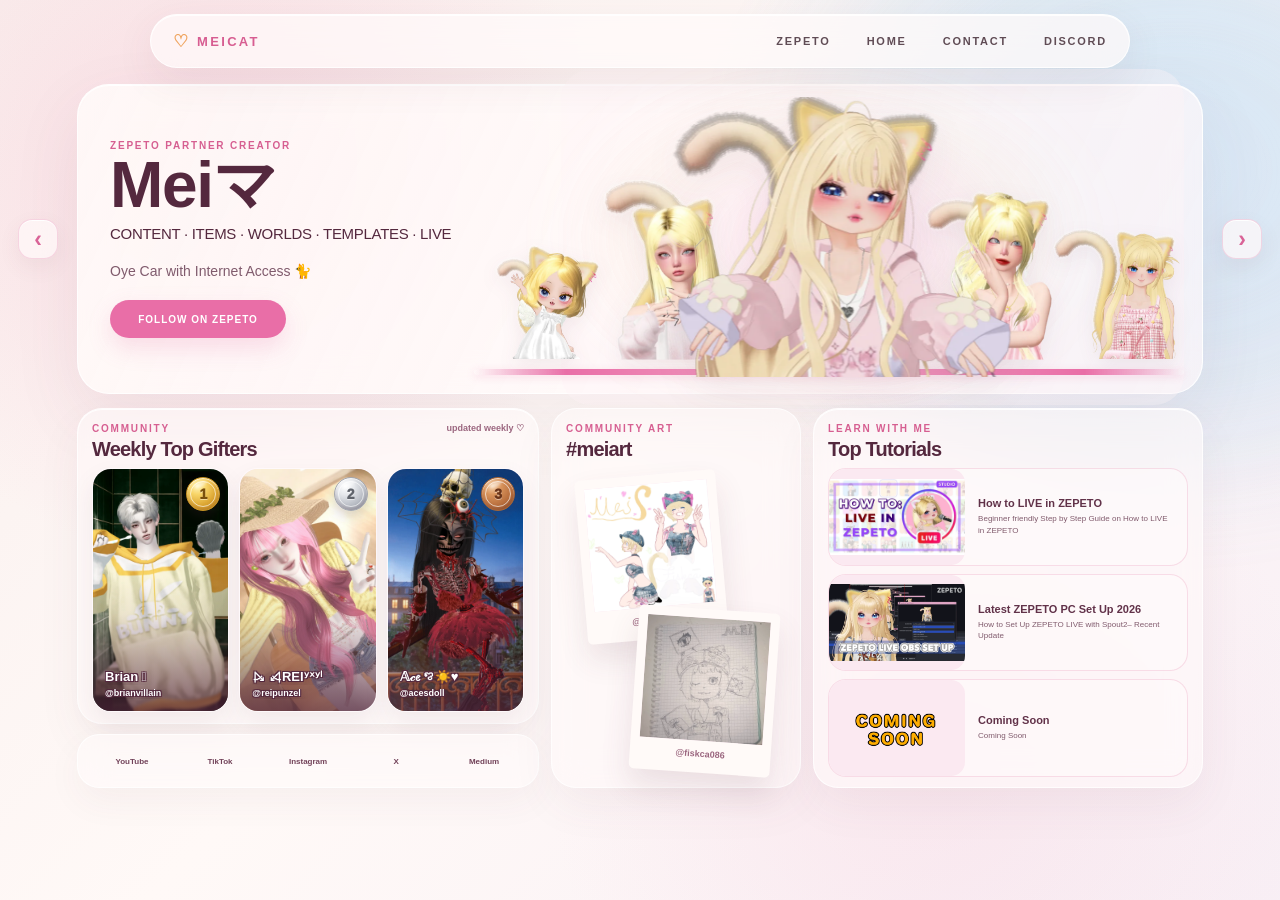
==== commit 799cd509: "Update weekly top gifters" ====
--- a/index.html
+++ b/index.html
@@ -249,15 +249,15 @@
 
 
                 <!-- ==========================================
-                     #1 RABBIT
+                     #1 BRIAN
                 =========================================== -->
 
                 <a
                   class="gifter-card"
-                  href="https://web.zepeto.me/share/user/profile/rabbit.01?referrer=meicat"
+                  href="https://web.zepeto.me/share/user/profile/brianvillain?referrer=meicat"
                   target="_blank"
                   rel="noopener noreferrer"
-                  aria-label="Rabbit on ZEPETO"
+                  aria-label="Brian 𓄋 on ZEPETO"
                 >
 
                   <img
@@ -286,11 +286,11 @@
                   <span class="gifter-card__identity">
 
                     <strong>
-                      Rabbit
+                      Brian 𓄋
                     </strong>
 
                     <small>
-                      @rabbit.01
+                      @brianvillain
                     </small>
 
                   </span>
@@ -299,15 +299,15 @@
 
 
                 <!-- ==========================================
-                     #2 ACE
+                     #2 REI
                 =========================================== -->
 
                 <a
                   class="gifter-card"
-                  href="https://web.zepeto.me/share/user/profile/acesdoll?referrer=meicat"
+                  href="https://web.zepeto.me/share/user/profile/reipunzel?referrer=meicat"
                   target="_blank"
                   rel="noopener noreferrer"
-                  aria-label="𝔸𝒸ℯꨄ☀️♥︎ on ZEPETO"
+                  aria-label="⦮ ⦯REIʸˣʸˡ on ZEPETO"
                 >
 
                   <img
@@ -336,11 +336,11 @@
                   <span class="gifter-card__identity">
 
                     <strong>
-                      𝔸𝒸ℯꨄ☀️♥︎
+                      ⦮ ⦯REIʸˣʸˡ
                     </strong>
 
                     <small>
-                      @acesdoll
+                      @reipunzel
                     </small>
 
                   </span>
@@ -349,15 +349,15 @@
 
 
                 <!-- ==========================================
-                     #3 ZEO
+                     #3 ACE
                 =========================================== -->
 
                 <a
                   class="gifter-card"
-                  href="https://web.zepeto.me/share/user/profile/kingluv?referrer=meicat"
+                  href="https://web.zepeto.me/share/user/profile/acesdoll?referrer=meicat"
                   target="_blank"
                   rel="noopener noreferrer"
-                  aria-label="☠︎︎ ~ŻẼØ~☠︎︎ on ZEPETO"
+                  aria-label="𝔸𝒸ℯꨄ☀️♥︎ on ZEPETO"
                 >
 
                   <img
@@ -386,11 +386,11 @@
                   <span class="gifter-card__identity">
 
                     <strong>
-                      ☠︎︎ ~ŻẼØ~☠︎︎
+                      𝔸𝒸ℯꨄ☀️♥︎
                     </strong>
 
                     <small>
-                      @kingluv
+                      @acesdoll
                     </small>
 
                   </span>
@@ -1180,5 +1180,6 @@
 
   <script src="script.js"></script>
 
+<!-- Cloudflare Web Analytics --><script type='module' src='https://static.cloudflareinsights.com/beacon.min.js' data-cf-beacon='{"token": "5540e5bd9dbb4e1c89a78d8ec3b65e5b"}'></script><!-- End Cloudflare Web Analytics -->
 </body>
 </html>
--- a/styles.css
+++ b/styles.css
@@ -5875,8 +5875,9 @@
   cursor: default;
 }
 
-/* Only Main Mei is interactive */
-.world--meicat .meicat-avatar--1 {
+/* Only Main Mei and its artwork are interactive. Image clicks bubble to the wrapper. */
+.world--meicat .meicat-avatar--1,
+.world--meicat .meicat-avatar--1 img {
   pointer-events: auto !important;
   cursor: pointer;
 }
@@ -6031,9 +6032,9 @@
   object-position: center bottom;
     }
 
-  /* Mobile — avatars are display-only */
-  .world--meicat .meicat-avatar,
-  .world--meicat .meicat-avatar img {
+  /* Mobile — only background avatars are display-only. */
+  .world--meicat .meicat-avatar:not(.meicat-avatar--1),
+  .world--meicat .meicat-avatar:not(.meicat-avatar--1) img {
     pointer-events: none !important;
     cursor: default;
   }
